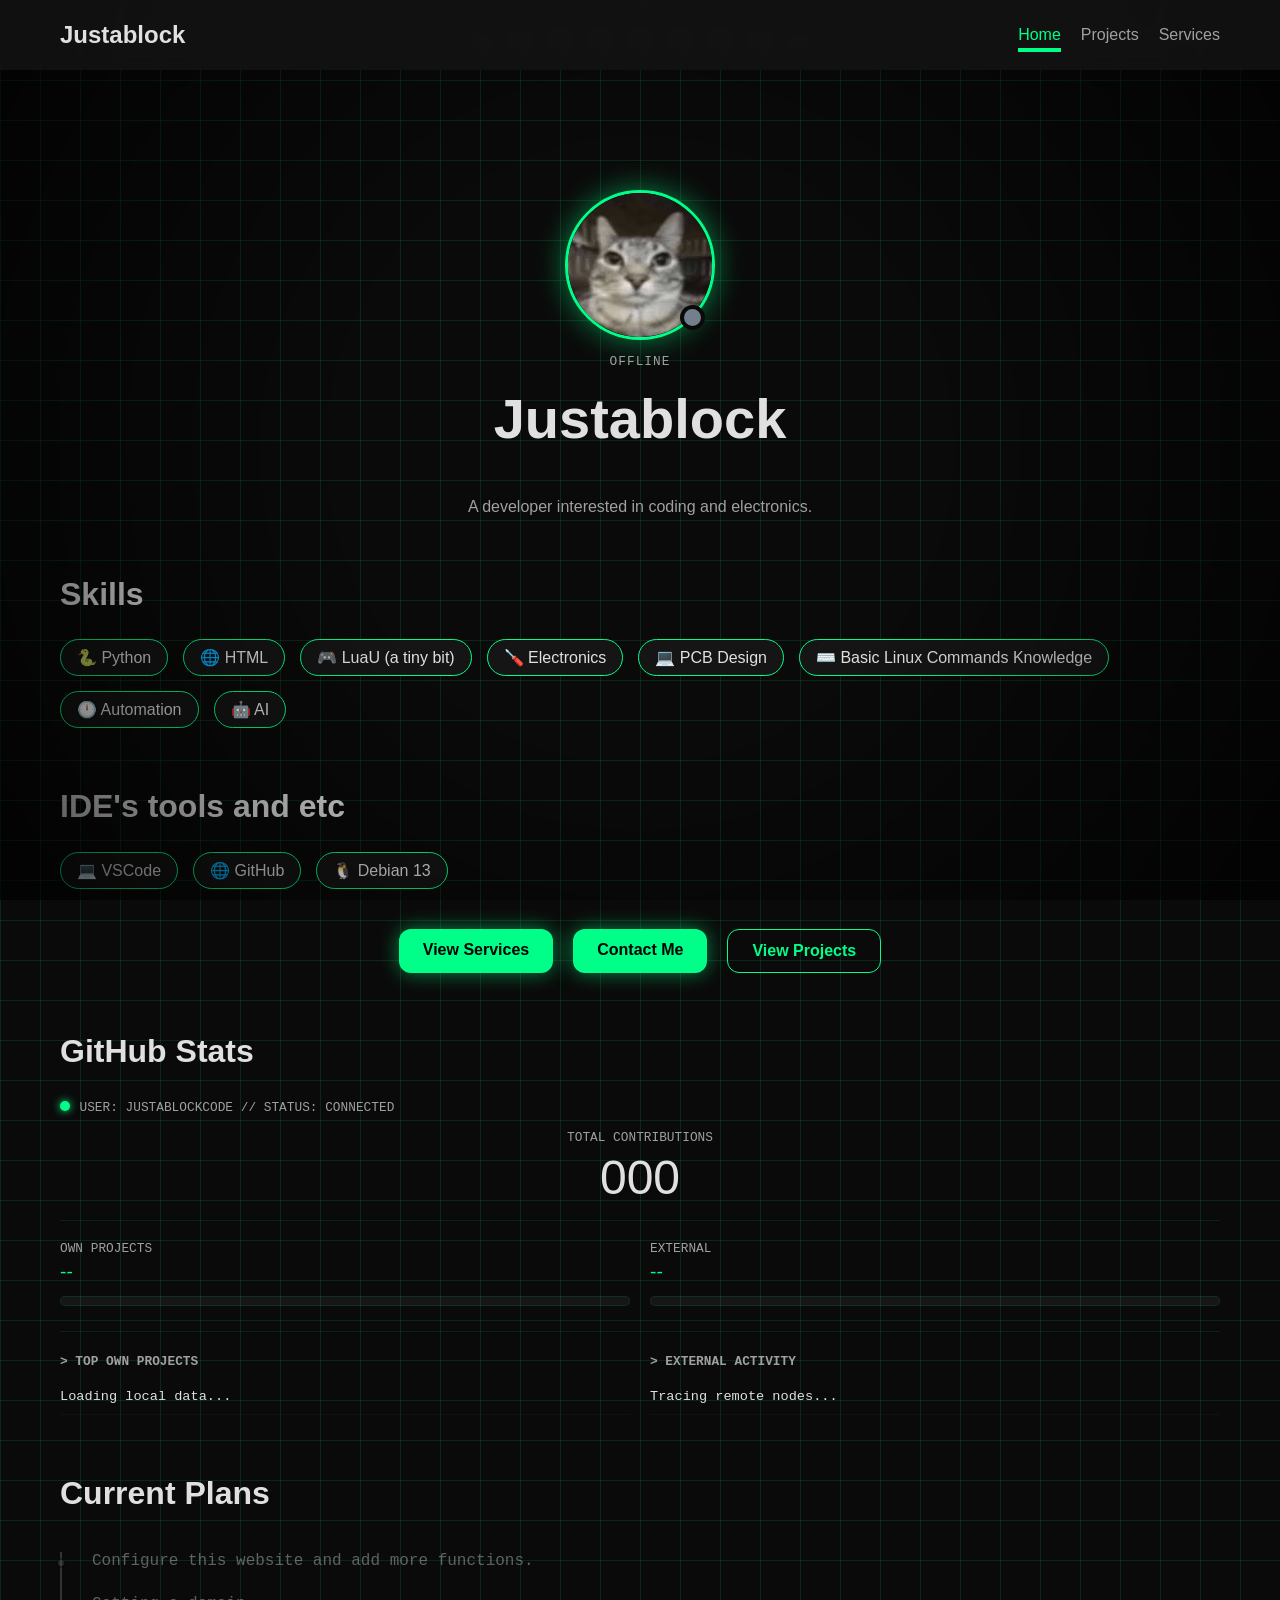
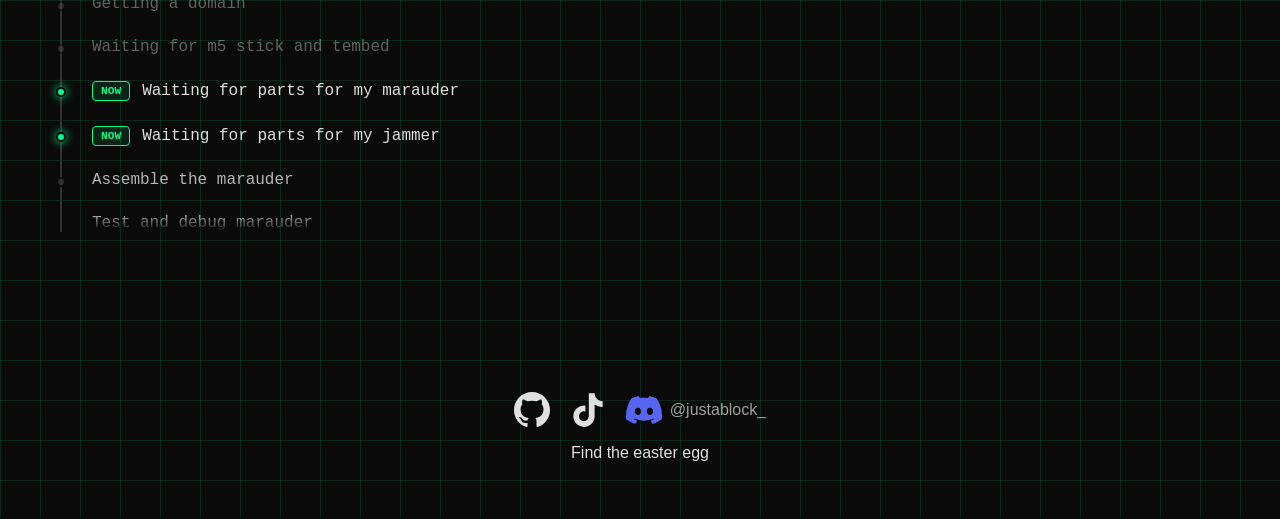
==== index.html @ 2efefc91 "Initial portfolio upload" ====
<!DOCTYPE html>
<html lang="en">
<head>
    <meta charset="UTF-8">
    <meta name="viewport" content="width=device-width, initial-scale=1.0">
    <title>Justablock - Home</title>
    <link rel="stylesheet" href="/css/style.css">
    <link rel="icon" type="image/x-icon" href="/images/favicon.ico">
</head>
<body>
<div id="terminal-container">
    <div class="terminal-header">
        <span>JUSTABLOCK_OS v1.0.4 - Security Console</span>
        <span id="terminal-status">CONNECTED</span>
    </div>
    <div id="terminal-body"></div>
    <div class="terminal-input-area">
        <span>$</span>
        <input type="text" id="terminal-input" autocomplete="off">
    </div>
</div>

<nav class="navbar">
    <div class="nav-container">
        <a href="/" class="nav-logo">Justablock</a>
        <ul class="nav-links">
            <li><a href="/" class="active">Home</a></li>
            <li><a href="/projects/">Projects</a></li>
            <li><a href="/services/">Services</a></li>
        </ul>
    </div>
</nav>

<div id="android-banner-anchor" style="margin-top: 70px;"></div>

<script src="https://keepandroidopen.org/banner.js?id=android-banner-anchor&link=https://keepandroidopen.org"></script>

<main class="container">

    <section class="hero fade-in">
        <div class="avatar-container">
            <img src="/images/icon.png" alt="Avatar" class="avatar" id="discord-avatar" onclick="glitchMe()">
            <div class="status-indicator" id="status-dot"></div>
            <span id="status-text" class="status-text">Offline</span>
        </div>
        <h1>Justablock</h1>
        <p class="subtitle">A developer interested in coding and electronics.</p>

        <div id="lanyard-activity" class="activity-container">
            </div>
    </section>

    <section class="fade-in">
        <h2>Skills</h2>
        <div class="badges">
            <span class="badge">🐍 Python</span>
            <span class="badge">🌐 HTML</span>
            <span class="badge">🎮 LuaU (a tiny bit)</span>
            <span class="badge">🪛 Electronics</span>
            <span class="badge">💻 PCB Design</span>
            <span class="badge">⌨️ Basic Linux Commands Knowledge</span>
            <span class="badge">🕛 Automation</span>
            <span class="badge">🤖 AI</span>
        </div>
    </section>

    <section class="fade-in">
        <h2>IDE's tools and etc</h2>
        <div class="badges">
            <span class="badge">💻 VSCode</span>
            <span class="badge">🌐 GitHub</span>
            <span class="badge">🐧 Debian 13</span>
            
        </div>
    </section>


    <section class="buttons fade-in">
        <a href="/services/" class="btn primary">View Services</a>
        <a href="https://discord.com/users/994265989120278619" class="btn primary">Contact Me</a>
        <a href="/projects/" class="btn secondary">View Projects</a>
    </section>

    <!-- <section class="fade-in">
        <h2>Interests</h2>
        <p>I love tinkering with electronics and making ESP32 projects.</p>
    </section> -->

    <section class="fade-in">
        <h2>GitHub Stats</h2>
        <div class="gh-monitor">
            <div class="gh-header">
                <span class="pulse-dot"></span>
                <span class="label">User: JustablockCode // Status: Connected</span>
            </div>
                
            <div class="stats-grid">
                <div class="stat-card stat-full">
                    <span class="label">Total Contributions</span>
                    <span id="total-contributions" class="value-large">000</span>
                </div>
                    
                <div class="stat-card">
                    <span class="label">Own Projects</span>
                    <span id="own-projects-contrib" class="value">--</span>
                    <div class="bar-container"><div id="own-bar" class="bar"></div></div>
                </div>
                    
                <div class="stat-card">
                    <span class="label">External</span>
                    <span id="ext-projects-contrib" class="value">--</span>
                    <div class="bar-container"><div id="ext-bar" class="bar" style="background: #58a6ff; box-shadow: 0 0 10px rgba(88, 166, 255, 0.5);"></div></div>
                </div>
            </div>

            <div class="project-breakdown">
                <div class="pane">
                    <h3><span class="label">> TOP OWN PROJECTS</span></h3>
                    <ul id="own-list" class="mini-list">
                        <li>Loading local data...</li>
                    </ul>
                </div>
                <div class="pane">
                    <h3><span class="label">> EXTERNAL ACTIVITY</span></h3>
                    <ul id="ext-list" class="mini-list">
                        <li>Tracing remote nodes...</li>
                    </ul>
                </div>
            </div>
            <div class="scanline"></div>
        </section>
    <section class="plans-container fade-in">
        <h2>Current Plans</h2>
        <div class="roadmap">
            </div>
    </section>
</main>

<footer id="footer">
    <div class="social-icons">
        <a href="https://github.com/JustablockCode" title="GitHub"><img src="/images/icons/github.svg" alt="GitHub"></a>
        <a href="https://www.tiktok.com/@justablock5" title="TikTok"><img src="/images/icons/tiktok.svg" alt="TikTok"></a>
        <a href="https://discord.com/users/994265989120278619" title="Discord"><img src="/images/icons/discord.svg" alt="Discord"><span>@justablock_</span></a>
    </div>
    <p>Find the easter egg</p>
</footer>

<script src="/js/script.js"></script>
<!-- <script src="/js/weather.js"></script> -->
<script src="/js/lanyard.js"></script>
<script src="/js/puzzle.js"></script>
</body>
</html>
---- css/style.css ----
:root {
    --bg-primary: #0a0a0a;
    --bg-secondary: #151515;
    --text-primary: #e0e0e0;
    --text-secondary: #a0a0a0;
    --accent: #00ff88;
    --glow: rgba(0, 255, 136, 0.5);
}

* {
    box-sizing: border-box;
}

body {
    margin: 0;
    font-family: -apple-system, BlinkMacSystemFont, 'Segoe UI', Roboto, Ubuntu, sans-serif;
    color: var(--text-primary);
    scroll-behavior: smooth;
    background-color: var(--bg-primary); 
    background-image: 
        linear-gradient(rgba(0, 255, 136, 0.12) 1px, transparent 1px),
        linear-gradient(90deg, rgba(0, 255, 136, 0.12) 1px, transparent 1px);
    background-size: 40px 40px; 
    position: relative;
    overflow-x: hidden;
}

body::before {
    content: "";
    position: fixed;
    top: 0;
    left: -100%;
    width: 50%;
    height: 100%;
    background: linear-gradient(
        to right,
        transparent,
        rgba(0, 255, 136, 0.05),
        transparent
    );
    transform: skewX(-25deg);
    z-index: -1;
    animation: grid-pulse 8s infinite linear;
    pointer-events: none;
}

@keyframes grid-pulse {
    0% { left: -100%; }
    100% { left: 200%; }
}

body::after {
    content: "";
    position: fixed;
    top: 0;
    left: 0;
    width: 100%;
    height: 100%;
    background: radial-gradient(circle, transparent 40%, rgba(0,0,0,0.7) 100%);
    pointer-events: none;
    z-index: 999; 
}

.navbar {
    position: fixed;
    top: 0;
    width: 100%;
    height: 70px;
    background: rgba(21, 21, 21, 0.8);
    backdrop-filter: blur(10px);
    z-index: 1000;
}

.nav-container {
    max-width: 1200px;
    margin: auto;
    padding: 0 20px;
    height: 100%;
    display: flex;
    justify-content: space-between;
    align-items: center;
}

.nav-logo {
    color: var(--text-primary);
    text-decoration: none;
    font-weight: 700;
    font-size: 1.5rem;
    cursor: pointer;
    display: inline-block;
}

.nav-logo:hover,
.nav-logo:focus {
    color: var(--accent);
    outline: none;
}

.nav-links {
    list-style: none;
    display: flex;
    gap: 20px;
}

.nav-links a {
    color: var(--text-secondary);
    text-decoration: none;
    padding-bottom: 5px;
}

.nav-links a.active {
    color: var(--accent);
    box-shadow: 0 4px 0 var(--accent);
}

.container {
    max-width: 1200px;
    margin: auto;
    padding: 120px 20px 80px;
}

.hero {
    text-align: center;
}

.avatar {
    width: 150px;
    border-radius: 50%;
    box-shadow: 0 0 30px var(--glow);
    border: 3px solid var(--accent);
}

.status-text {
    display: block;
    margin-top: 10px;
    font-family: monospace;
    font-size: 0.8rem;
    color: var(--text-secondary);
    text-transform: uppercase;
    letter-spacing: 1px;
    transition: color 0.3s ease;
}

.status-online + .status-text {
    color: var(--accent);
    text-shadow: 0 0 5px var(--glow);
}

.avatar-container {
    position: relative;
    width: 150px;
    height: 150px;
    margin: 0 auto 20px;
}

.status-indicator {
    position: absolute;
    bottom: 10px;
    right: 10px;
    width: 25px;
    height: 25px;
    border-radius: 50%;
    border: 4px solid var(--bg-primary);
    background: #747f8d; 
}

.status-online { background: #3ba55d; box-shadow: 0 0 15px #3ba55d; }
.status-idle { background: #faa81a; box-shadow: 0 0 15px #faa81a; }
.status-dnd { background: #ed4245; box-shadow: 0 0 15px #ed4245; }

.activity-container {
    margin-top: 25px;
    display: none;
    flex-direction: column;
    gap: 12px;
    align-items: center;
    width: 100%;
}

.activity-item {
    background: rgba(255, 255, 255, 0.03);
    border: 1px solid rgba(0, 255, 136, 0.2);
    border-radius: 12px;
    padding: 12px 18px;
    display: flex;
    align-items: center;
    gap: 15px;
    text-align: left;
    width: 100%;
    max-width: 380px;
    backdrop-filter: blur(5px);
    transition: 0.3s ease;
}

.activity-item:hover {
    border-color: var(--accent);
    box-shadow: 0 0 15px var(--glow);
}

.activity-icon {
    width: 50px;
    height: 50px;
    border-radius: 8px;
    object-fit: cover;
}

.spotify-art {
    border-radius: 50%;
    animation: spin 12s linear infinite;
}

.activity-text h4 {
    margin: 0;
    font-size: 0.85rem;
    color: var(--accent);
    text-transform: uppercase;
    letter-spacing: 0.5px;
}

.activity-text p {
    margin: 2px 0;
    font-size: 0.9rem;
    color: var(--text-primary);
    font-weight: 500;
}

.activity-text small {
    font-size: 0.75rem;
    color: var(--text-secondary);
}

@keyframes spin {
    from { transform: rotate(0deg); }
    to { transform: rotate(360deg); }
}

h1 {
    font-size: 3.5rem;
}

h2 {
    font-size: 2rem;
    margin-top: 60px;
}

.subtitle {
    color: var(--text-secondary);
}

.badges {
    display: flex;
    flex-wrap: wrap;
    gap: 15px;
}

.badge {
    padding: 8px 16px;
    border-radius: 999px;
    border: 1px solid var(--accent);
    background: var(--bg-secondary);
    transition: 0.3s;
}

.badge:hover {
    box-shadow: 0 0 15px var(--glow);
}

.buttons {
    margin-top: 40px;
    display: flex;
    gap: 20px;
    justify-content: center;
}

.btn {
    padding: 12px 24px;
    border-radius: 12px;
    text-decoration: none;
    font-weight: bold;
}

.btn.primary {
    background: var(--accent);
    color: black;
    box-shadow: 0 0 20px var(--glow);
}

.btn.secondary {
    border: 1px solid var(--accent);
    color: var(--accent);
}

.projects-grid {
    display: grid;
    grid-template-columns: repeat(auto-fit, minmax(300px, 1fr));
    gap: 30px;
}

.project-card {
    background: var(--bg-secondary);
    padding: 20px;
    border-radius: 12px;
    text-decoration: none;
    color: var(--text-primary);
    transition: 0.3s;
    display: flex;
    flex-direction: column;
    justify-content: flex-start;
}

.project-card .btn {
    margin-top: auto; 
    align-self: center; 
    width: fit-content; 
}

.project-card:hover {
    transform: translateY(-8px);
    box-shadow: 0 0 30px var(--glow);
}

.project-card img {
    width: 100%;
    border-radius: 8px;
}

.project-image {
    width: 100%;
    max-width: 800px;
    border-radius: 12px;
    box-shadow: 0 0 20px #000;
}

footer {
    text-align: center;
    padding: 40px;
}

.social-icons {
    display: flex;
    gap: 20px;
    justify-content: center;
}

.social-icons a,
.social-icons span {
    color: var(--text-secondary);
    text-decoration: none;
}

.social-icons img {
    width: 36px;
    height: 36px;
    display: inline-block;
    vertical-align: middle;
}

.social-icons a {
    display: inline-flex;
    align-items: center;
    gap: 8px;
}

.fade-in {
    opacity: 0;
    transform: translateY(30px);
}

.roadmap {
    display: flex;
    flex-direction: column;
    gap: 25px;
    padding-left: 30px;
    position: relative;
    border-left: 2px solid #333; 
    margin: 40px 0;
}

.step {
    position: relative;
    display: flex;
    align-items: flex-start;
    transition: opacity 0.3s ease;
}

.step.completed {
    opacity: 0.4; 
}

.step.pending {
    opacity: 0.8;
}

.step:last-child {
    mask-image: linear-gradient(to bottom, black 0%, transparent 100%);
    -webkit-mask-image: linear-gradient(to bottom, black 0%, transparent 100%);
}

.node {
    position: absolute;
    left: -36px; 
    top: 6px;
    width: 10px;
    height: 10px;
    background-color: #333;
    border: 2px solid var(--bg-primary);
    border-radius: 50%;
    z-index: 2;
}

.step.active .node {
    background-color: var(--accent); 
    box-shadow: 0 0 10px var(--accent);
    animation: node-breath 2s infinite ease-in-out;
}

@keyframes node-breath {
    0%, 100% { 
        transform: scale(1); 
        box-shadow: 0 0 10px var(--accent); 
    }
    50% { 
        transform: scale(1.3); 
        box-shadow: 0 0 25px var(--accent); 
    }
}

.step.completed .node {
    background-color: #555;
}

.content {
    display: flex;
    align-items: center;
    gap: 12px;
    flex-wrap: wrap;
}

.status-tag {
    font-family: monospace;
    font-size: 0.7rem;
    background: rgba(0, 255, 136, 0.1);
    color: var(--accent);
    padding: 3px 8px;
    border-radius: 4px;
    border: 1px solid var(--accent);
    text-transform: uppercase;
    font-weight: bold;
}

.step p {
    margin: 0;
    font-family: 'Courier New', Courier, monospace;
}

.server-status {
    margin-top: 40px;
    background: var(--bg-secondary);
    padding: 20px;
    border-radius: 12px;
    border: 1px solid #333;
}

.stats-grid {
    display: grid;
    grid-template-columns: 1fr 1fr;
    gap: 20px;
    margin-top: 15px;
}

.stat-full {
    grid-column: span 2; 
    text-align: center;
    border-bottom: 1px solid rgba(0, 255, 136, 0.1);
    padding-bottom: 15px;
}

.stat-card {
    display: flex;
    flex-direction: column;
    gap: 5px;
}

.label {
    font-size: 0.8rem;
    color: var(--text-secondary);
    text-transform: uppercase;
    font-family: monospace;
}

.bar-container {
    width: 100%;
    height: 10px;
    background: rgba(255, 255, 255, 0.05); 
    border-radius: 5px;
    margin-top: 8px;
    border: 1px solid rgba(0, 255, 136, 0.1);
}

.bar {
    height: 100%;
    width: 0%;
    background: var(--accent);
    box-shadow: 0 0 10px var(--glow);
    transition: width 1.5s ease-out;
}

.value-large {
    font-size: 3rem;
    display: block;
}

.value {
    font-size: 1.2rem;
    color: var(--accent);
}

.service-list {
    list-style: none;
    padding: 0;
    text-align: left;
    margin: 20px 0;
    color: var(--text-secondary);
}

.service-list li::before {
    content: "⚡";
    margin-right: 10px;
    color: var(--accent);
}

.pulse-dot {
    height: 10px;
    width: 10px;
    background-color: var(--accent);
    border-radius: 50%;
    display: inline-block;
    margin-right: 5px;
    box-shadow: 0 0 8px var(--accent);
    animation: pulse-red 2s infinite;
}

.project-breakdown {
    display: grid;
    grid-template-columns: 1fr 1fr;
    gap: 20px;
    margin-top: 25px;
    border-top: 1px solid rgba(0, 255, 136, 0.1);
    padding-top: 20px;
}

.pane h3 {
    margin: 0 0 10px 0;
    font-size: 0.9rem;
}

.mini-list {
    list-style: none;
    padding: 0;
    margin: 0;
    font-family: 'Courier New', monospace;
    font-size: 0.85rem;
}

.mini-list li:hover {
    background: rgba(0, 255, 136, 0.05);
    border-left-color: var(--accent);
    color: var(--accent);
}

.repo-name {
    color: var(--text-primary);
    font-size: 0.8rem;
    max-width: 180px; 
    white-space: nowrap;
    overflow: hidden;
    text-overflow: ellipsis; 
    display: inline-block;
}

.mini-list li {
    display: flex;
    justify-content: space-between;
    align-items: center;
    padding: 10px 0;
    border-bottom: 1px solid rgba(0, 255, 136, 0.05);
}

.repo-count {
    color: var(--accent);
    font-family: monospace;
    font-weight: bold;
    min-width: 60px;
    text-align: right;
}

@media (max-width: 768px) {
    .project-breakdown { grid-template-columns: 1fr; }
}

@keyframes pulse-red {
    0% { transform: scale(0.95); box-shadow: 0 0 0 0 rgba(0, 255, 136, 0.7); }
    70% { transform: scale(1); box-shadow: 0 0 0 10px rgba(0, 255, 136, 0); }
    100% { transform: scale(0.95); box-shadow: 0 0 0 0 rgba(0, 255, 136, 0); }
}

.terminal-header {
    background: #161b22;
    padding: 5px 15px;
    display: flex;
    justify-content: space-between;
    font-size: 0.8rem;
    border-bottom: 1px solid #30363d;
}

#terminal-container {
    position: fixed;
    bottom: 0;
    left: 0;
    width: 100%;
    height: 350px; 
    background: rgba(13, 17, 23, 0.98);
    border-top: 1px solid #30363d;
    display: none;
    flex-direction: column;
    z-index: 99999;
    box-sizing: border-box;
}

#terminal-body {
    flex: 1; 
    overflow-y: auto; 
    padding: 15px;
    font-family: 'Courier New', Courier, monospace;
    font-size: 14px;
    line-height: 1.4;
}

.terminal-input-area {
    display: flex;
    padding: 10px 15px;
    background: #0d1117;
    border-top: 1px solid #30363d;
}

#terminal-input {
    flex: 1;
    background: transparent;
    border: none;
    color: white;
    outline: none;
    padding-left: 10px;
}

#terminal-input {
    background: transparent;
    border: none;
    color: white;
    outline: none;
    flex: 1;
    font-family: inherit;
}

.glitch-text { color: #f85149; text-shadow: 1px 1px #ff0000; }
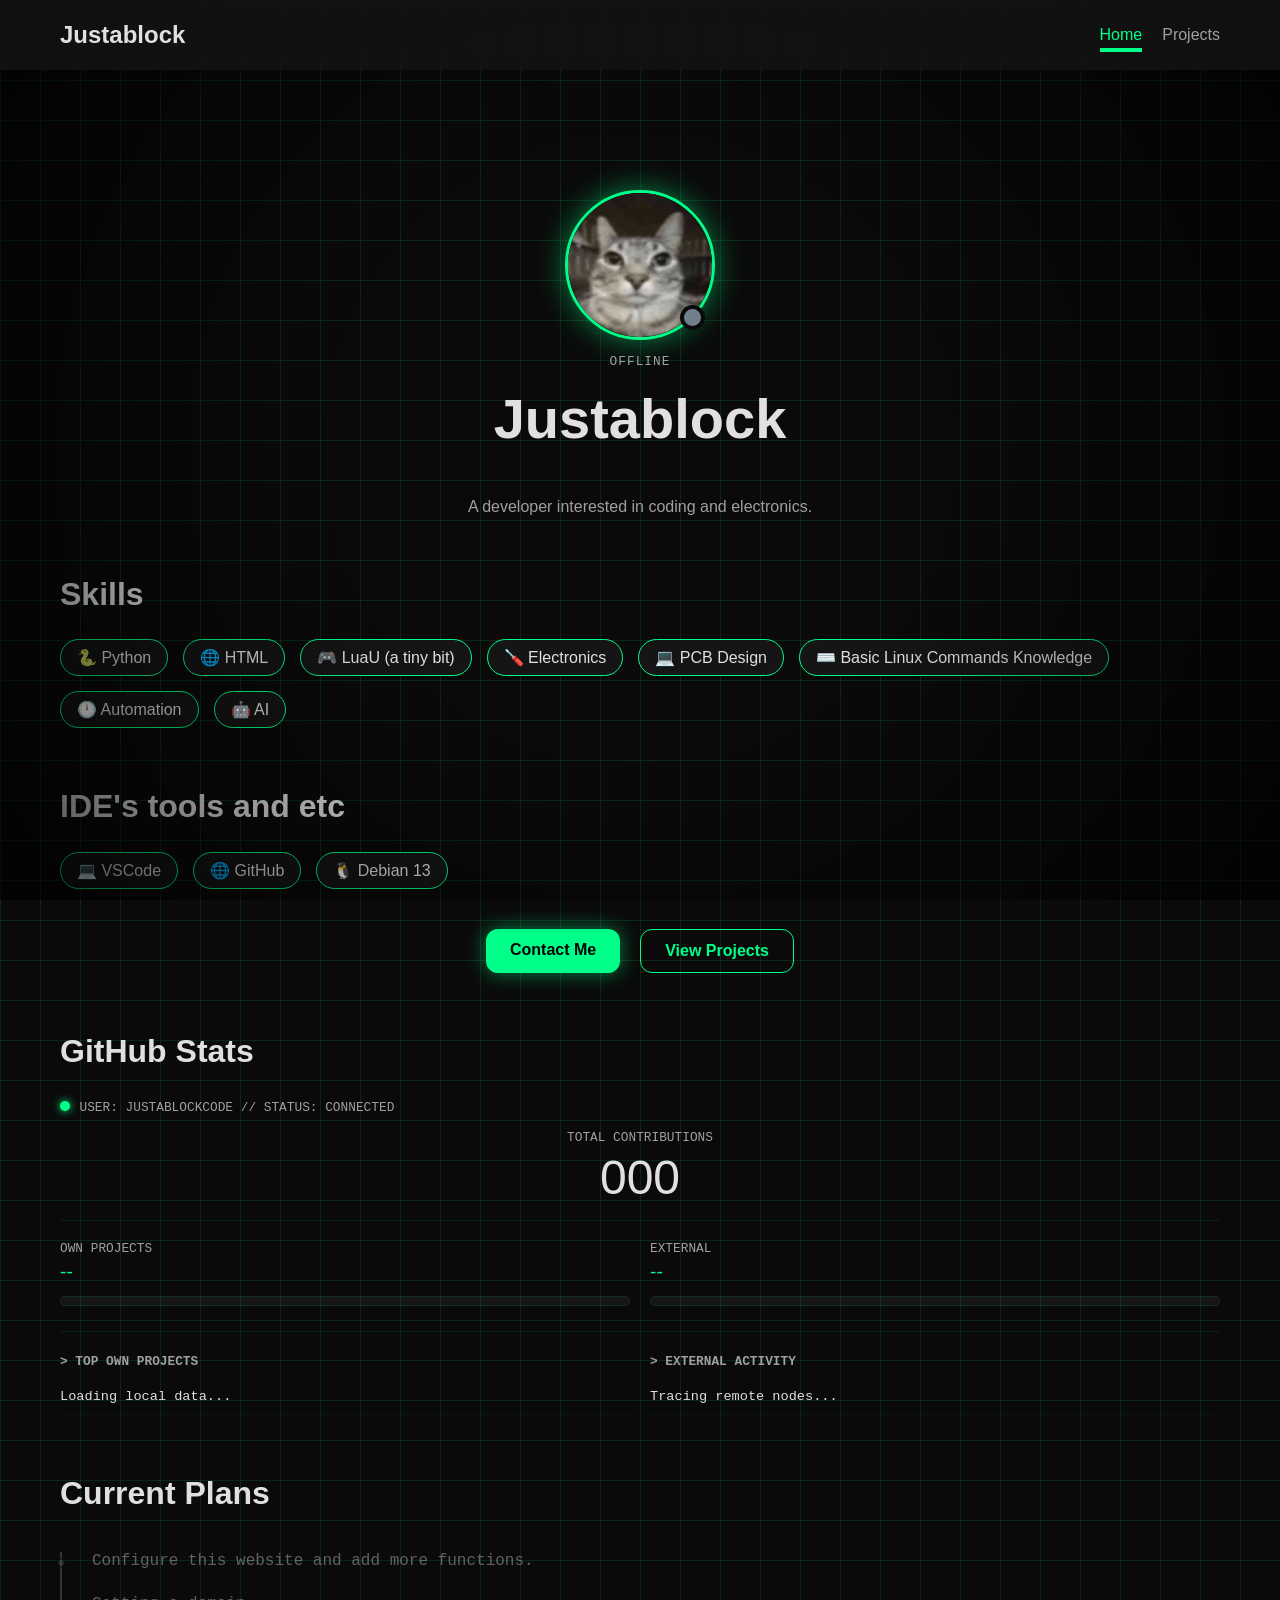
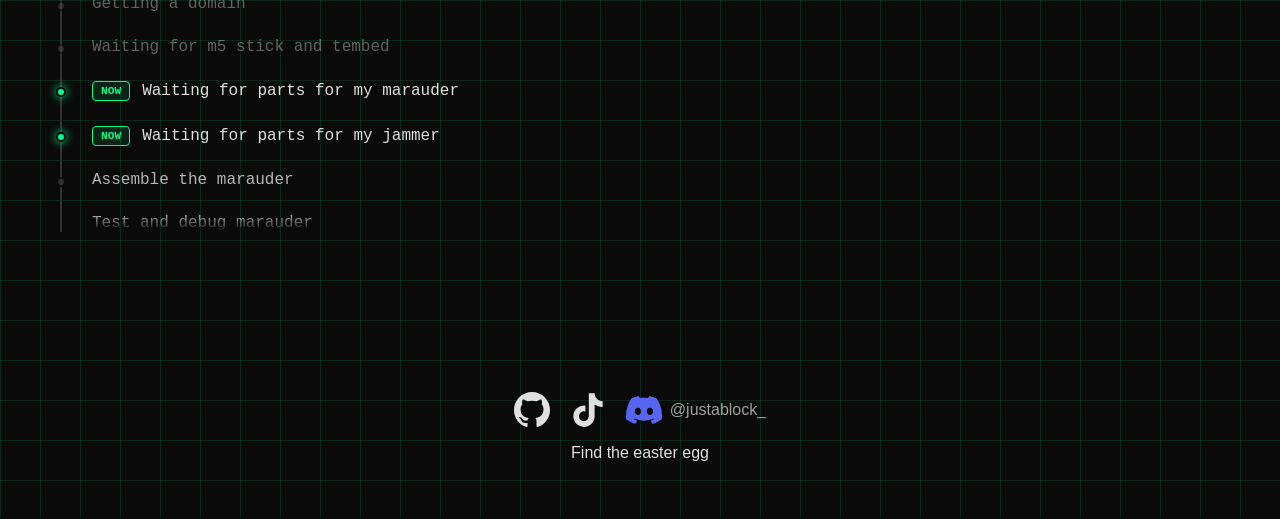
==== commit 9dd15059: "Remove services link from index.html Removed link to services page from navigation and buttons." ====
--- a/index.html
+++ b/index.html
@@ -4,8 +4,8 @@
     <meta charset="UTF-8">
     <meta name="viewport" content="width=device-width, initial-scale=1.0">
     <title>Justablock - Home</title>
-    <link rel="stylesheet" href="/css/style.css">
-    <link rel="icon" type="image/x-icon" href="/images/favicon.ico">
+    <link rel="stylesheet" href="css/style.css">
+    <link rel="icon" type="image/x-icon" href="images/favicon.ico">
 </head>
 <body>
 <div id="terminal-container">
@@ -22,11 +22,10 @@
 
 <nav class="navbar">
     <div class="nav-container">
-        <a href="/" class="nav-logo">Justablock</a>
+        <a href="index.html" class="nav-logo">Justablock</a>
         <ul class="nav-links">
-            <li><a href="/" class="active">Home</a></li>
-            <li><a href="/projects/">Projects</a></li>
-            <li><a href="/services/">Services</a></li>
+            <li><a href="index.html" class="active">Home</a></li>
+            <li><a href="projects/index.html">Projects</a></li>
         </ul>
     </div>
 </nav>
@@ -39,7 +38,7 @@
 
     <section class="hero fade-in">
         <div class="avatar-container">
-            <img src="/images/icon.png" alt="Avatar" class="avatar" id="discord-avatar" onclick="glitchMe()">
+            <img src="images/icon.png" alt="Avatar" class="avatar" id="discord-avatar" onclick="glitchMe()">
             <div class="status-indicator" id="status-dot"></div>
             <span id="status-text" class="status-text">Offline</span>
         </div>
@@ -70,21 +69,14 @@
             <span class="badge">💻 VSCode</span>
             <span class="badge">🌐 GitHub</span>
             <span class="badge">🐧 Debian 13</span>
-            
         </div>
     </section>
 
 
     <section class="buttons fade-in">
-        <a href="/services/" class="btn primary">View Services</a>
         <a href="https://discord.com/users/994265989120278619" class="btn primary">Contact Me</a>
-        <a href="/projects/" class="btn secondary">View Projects</a>
+        <a href="projects/index.html" class="btn secondary">View Projects</a>
     </section>
-
-    <!-- <section class="fade-in">
-        <h2>Interests</h2>
-        <p>I love tinkering with electronics and making ESP32 projects.</p>
-    </section> -->
 
     <section class="fade-in">
         <h2>GitHub Stats</h2>
@@ -128,7 +120,8 @@
                 </div>
             </div>
             <div class="scanline"></div>
-        </section>
+        </div>
+    </section>
     <section class="plans-container fade-in">
         <h2>Current Plans</h2>
         <div class="roadmap">
@@ -138,16 +131,15 @@
 
 <footer id="footer">
     <div class="social-icons">
-        <a href="https://github.com/JustablockCode" title="GitHub"><img src="/images/icons/github.svg" alt="GitHub"></a>
-        <a href="https://www.tiktok.com/@justablock5" title="TikTok"><img src="/images/icons/tiktok.svg" alt="TikTok"></a>
-        <a href="https://discord.com/users/994265989120278619" title="Discord"><img src="/images/icons/discord.svg" alt="Discord"><span>@justablock_</span></a>
+        <a href="https://github.com/JustablockCode" title="GitHub"><img src="images/icons/github.svg" alt="GitHub"></a>
+        <a href="https://www.tiktok.com/@justablock5" title="TikTok"><img src="images/icons/tiktok.svg" alt="TikTok"></a>
+        <a href="https://discord.com/users/994265989120278619" title="Discord"><img src="images/icons/discord.svg" alt="Discord"><span>@justablock_</span></a>
     </div>
     <p>Find the easter egg</p>
 </footer>
 
-<script src="/js/script.js"></script>
-<!-- <script src="/js/weather.js"></script> -->
-<script src="/js/lanyard.js"></script>
-<script src="/js/puzzle.js"></script>
+<script src="js/script.js"></script>
+<script src="js/lanyard.js"></script>
+<script src="js/puzzle.js"></script>
 </body>
-</html>+</html>
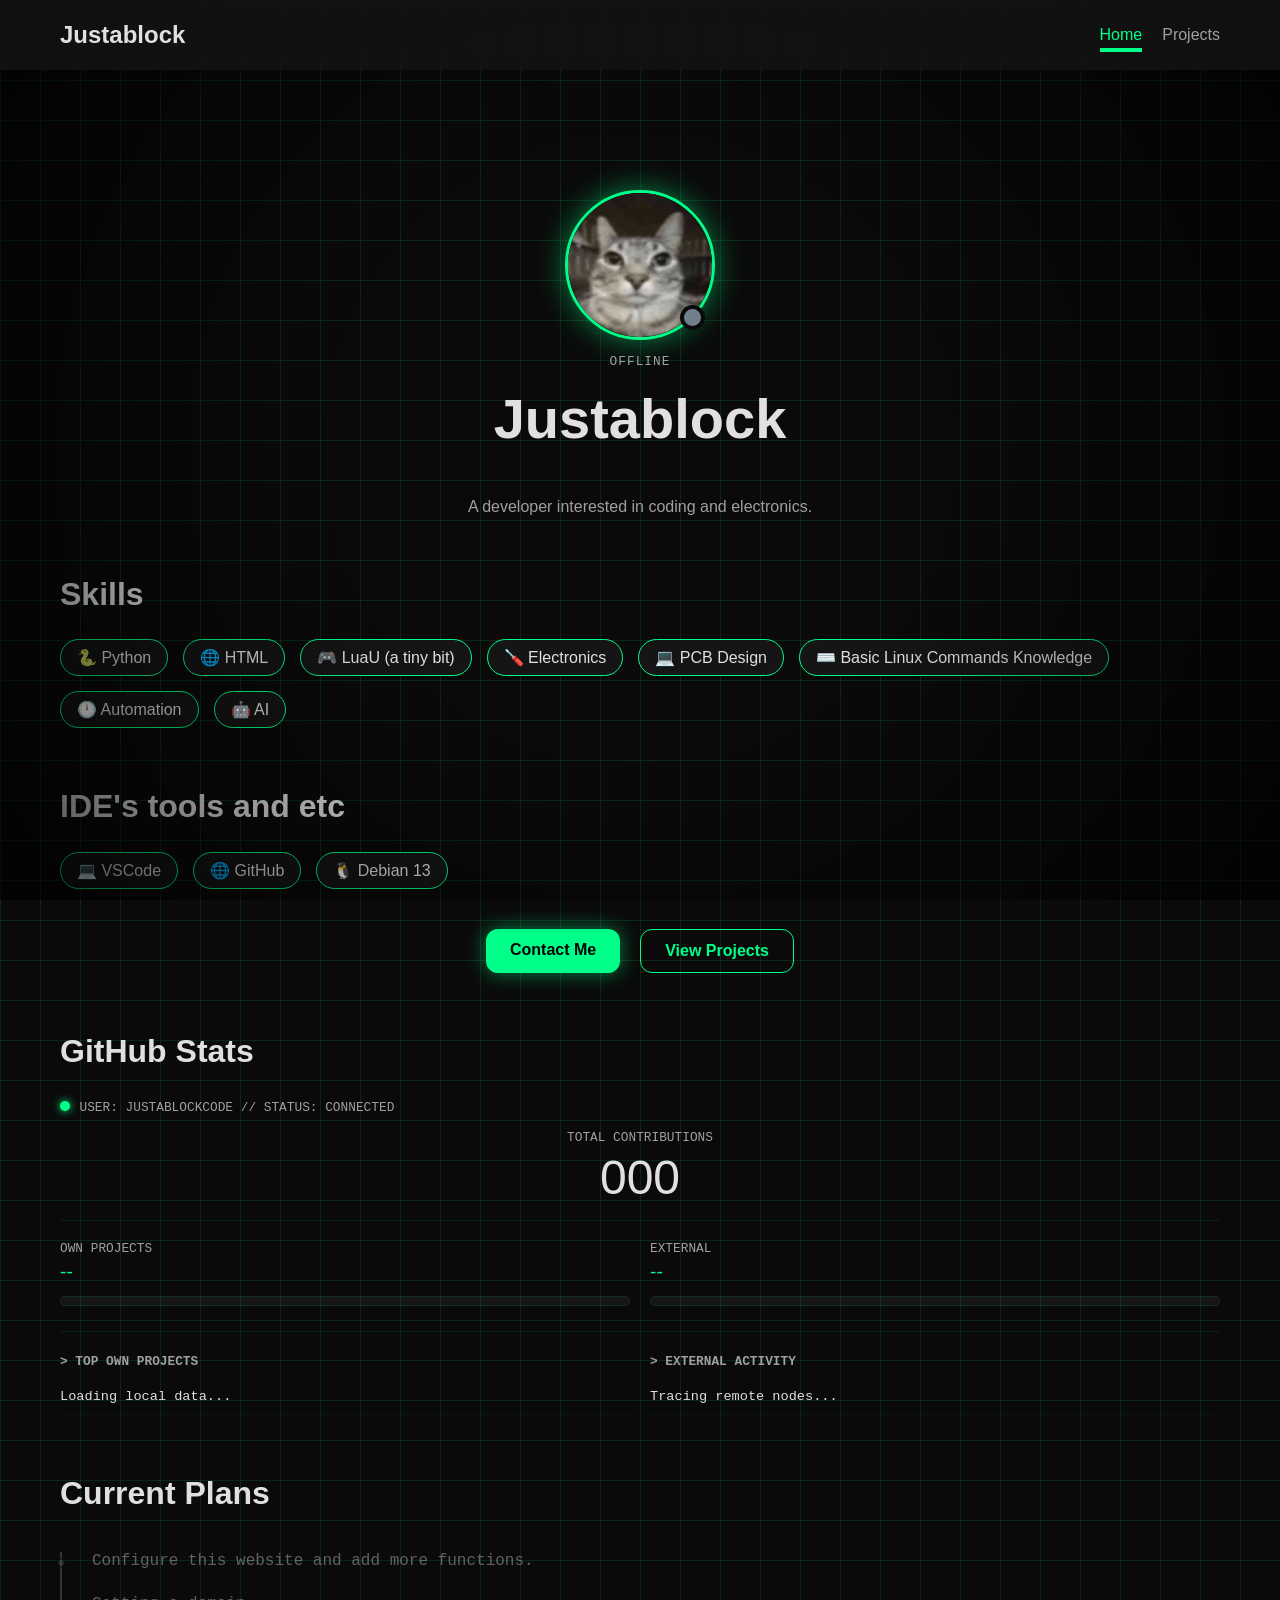
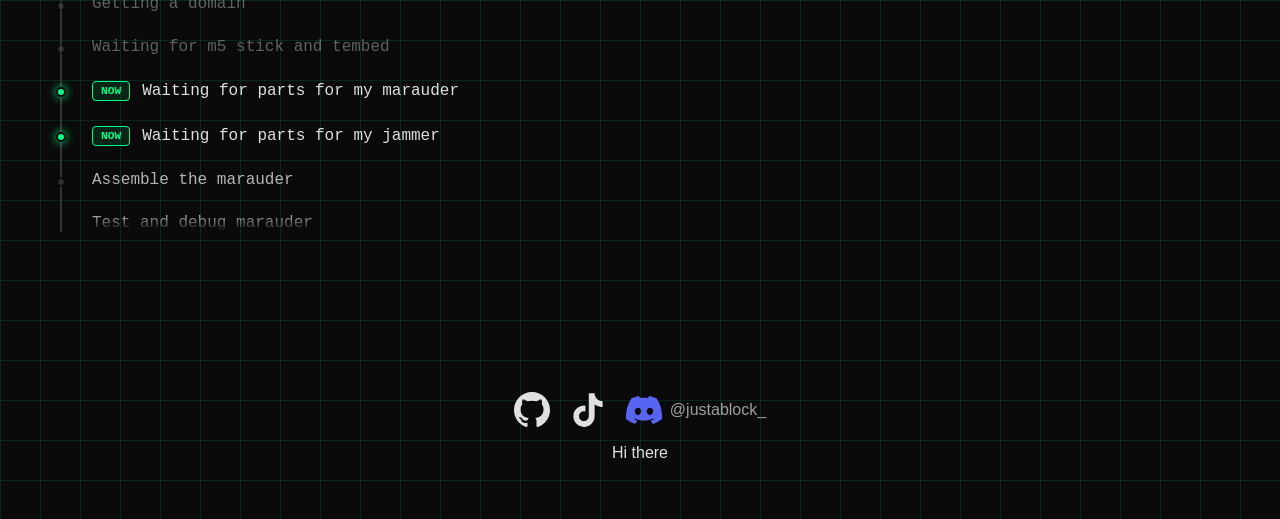
==== commit 55fb0ab6: "Update index.html" ====
--- a/index.html
+++ b/index.html
@@ -135,7 +135,7 @@
         <a href="https://www.tiktok.com/@justablock5" title="TikTok"><img src="images/icons/tiktok.svg" alt="TikTok"></a>
         <a href="https://discord.com/users/994265989120278619" title="Discord"><img src="images/icons/discord.svg" alt="Discord"><span>@justablock_</span></a>
     </div>
-    <p>Find the easter egg</p>
+    <p>Hi there</p>
 </footer>
 
 <script src="js/script.js"></script>
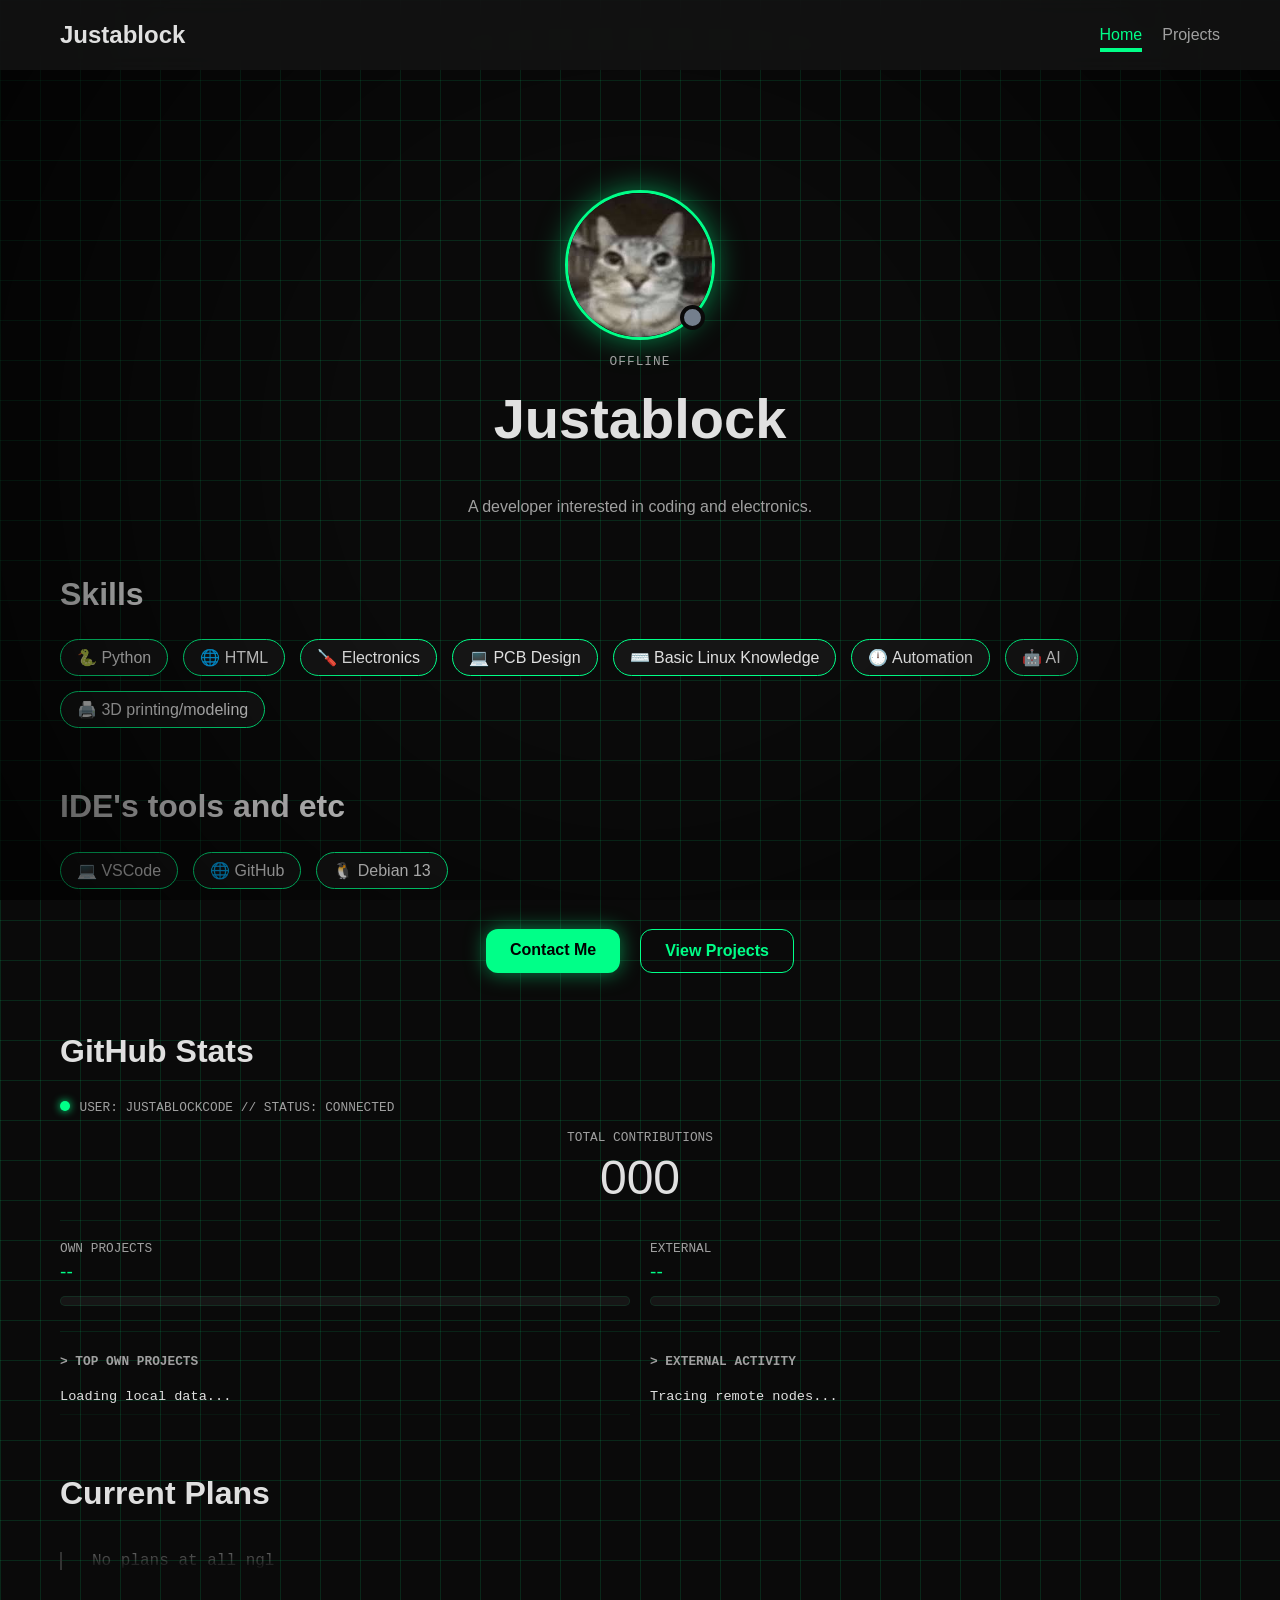
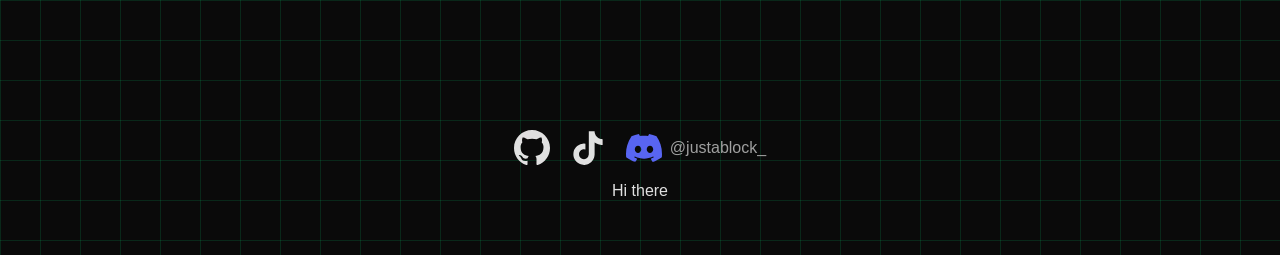
==== commit 3427a854: "Refactor index.html by removing terminal and updating skills Removed terminal container and associat" ====
--- a/index.html
+++ b/index.html
@@ -8,17 +8,6 @@
     <link rel="icon" type="image/x-icon" href="images/favicon.ico">
 </head>
 <body>
-<div id="terminal-container">
-    <div class="terminal-header">
-        <span>JUSTABLOCK_OS v1.0.4 - Security Console</span>
-        <span id="terminal-status">CONNECTED</span>
-    </div>
-    <div id="terminal-body"></div>
-    <div class="terminal-input-area">
-        <span>$</span>
-        <input type="text" id="terminal-input" autocomplete="off">
-    </div>
-</div>
 
 <nav class="navbar">
     <div class="nav-container">
@@ -54,12 +43,12 @@
         <div class="badges">
             <span class="badge">🐍 Python</span>
             <span class="badge">🌐 HTML</span>
-            <span class="badge">🎮 LuaU (a tiny bit)</span>
             <span class="badge">🪛 Electronics</span>
             <span class="badge">💻 PCB Design</span>
-            <span class="badge">⌨️ Basic Linux Commands Knowledge</span>
+            <span class="badge">⌨️ Basic Linux Knowledge</span>
             <span class="badge">🕛 Automation</span>
             <span class="badge">🤖 AI</span>
+            <span class="badge">🖨️ 3D printing/modeling</span>
         </div>
     </section>
 
@@ -140,6 +129,5 @@
 
 <script src="js/script.js"></script>
 <script src="js/lanyard.js"></script>
-<script src="js/puzzle.js"></script>
 </body>
 </html>
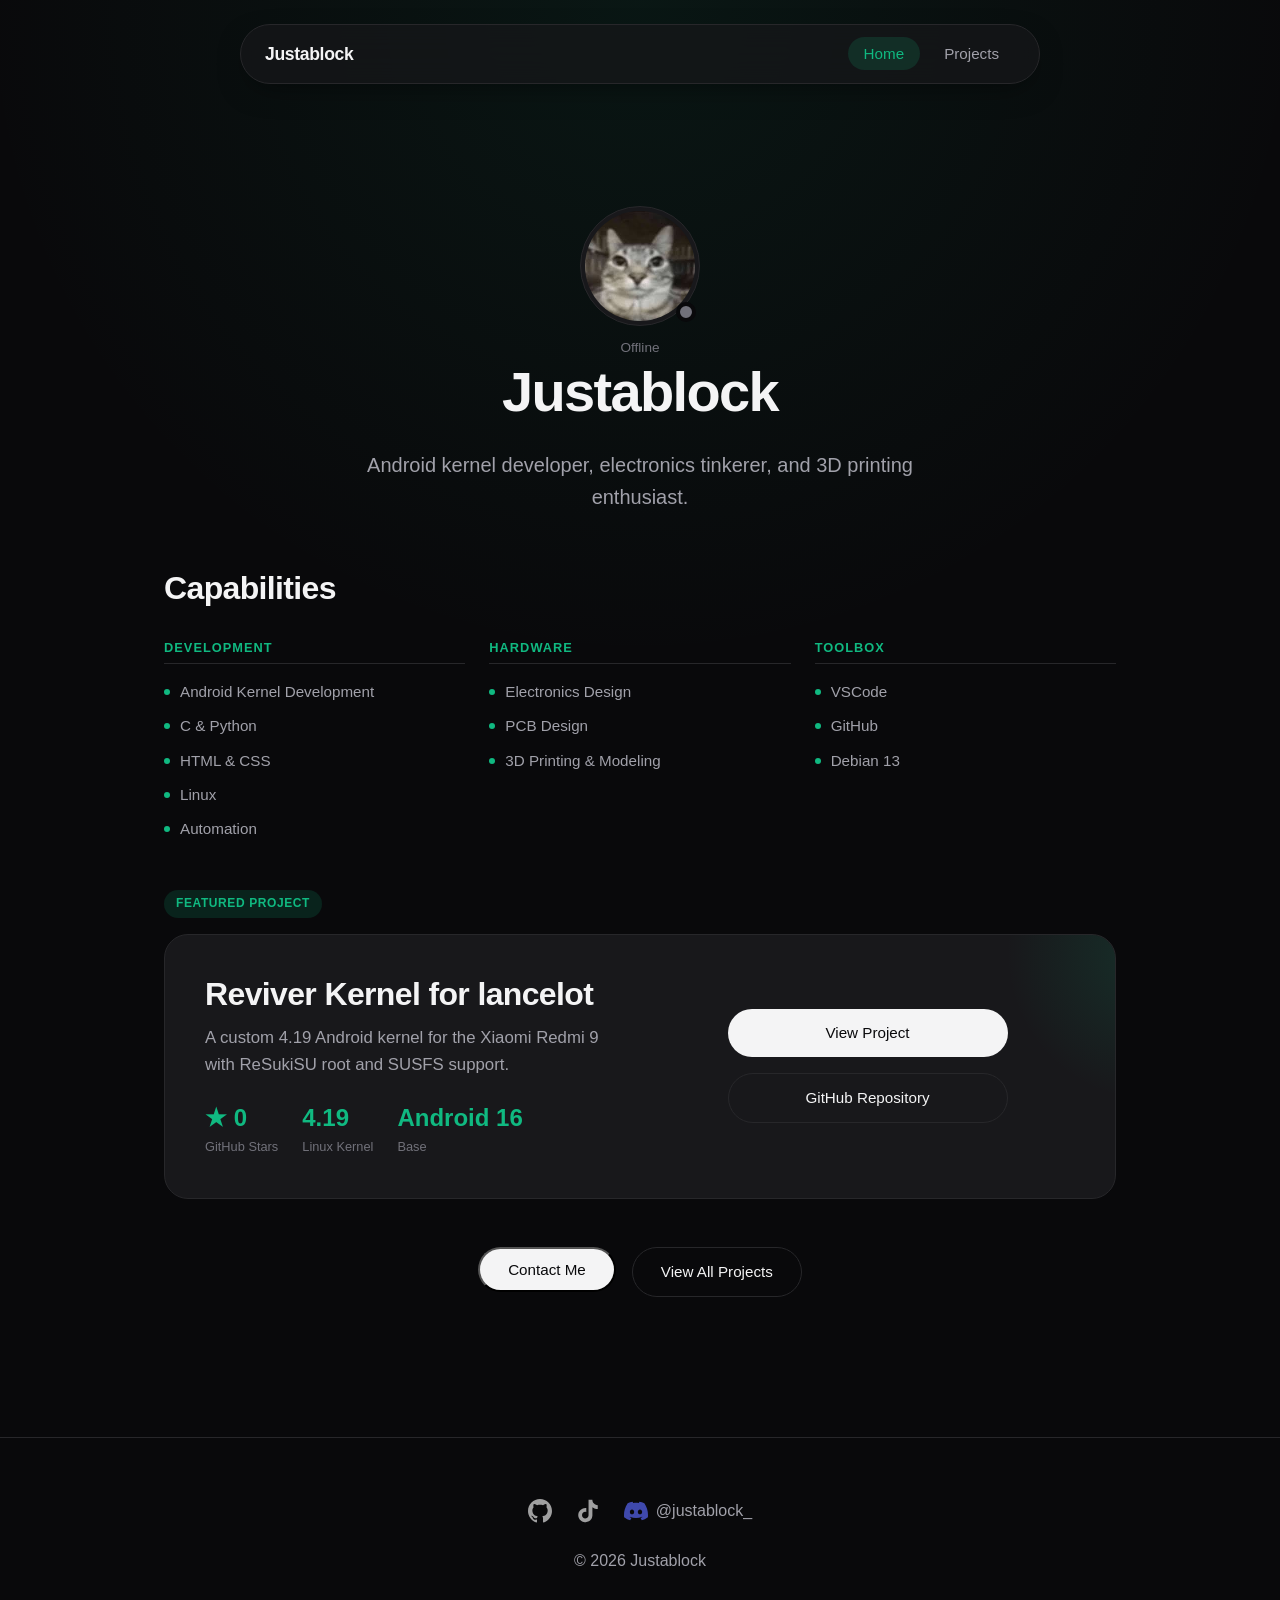
==== commit e3b14dda: "Portfolio site: clean revamp with capabilities grid, live GitHub stars, contact dropdown Co-authored" ====
--- a/index.html
+++ b/index.html
@@ -4,6 +4,9 @@
     <meta charset="UTF-8">
     <meta name="viewport" content="width=device-width, initial-scale=1.0">
     <title>Justablock - Home</title>
+    <meta name="description" content="Justablock — a developer who builds custom Android kernels, electronics, and 3D printing tools.">
+    <meta name="keywords" content="Android kernel, custom kernel, Redmi 9, lancelot, ReSukiSU, SUSFS, electronics, PCB design, 3D printing">
+    <meta name="author" content="Justablock">
     <link rel="stylesheet" href="css/style.css">
     <link rel="icon" type="image/x-icon" href="images/favicon.ico">
 </head>
@@ -11,15 +14,15 @@
 
 <nav class="navbar">
     <div class="nav-container">
-        <a href="index.html" class="nav-logo">Justablock</a>
+        <a href="./" class="nav-logo">Justablock</a>
         <ul class="nav-links">
-            <li><a href="index.html" class="active">Home</a></li>
-            <li><a href="projects/index.html">Projects</a></li>
+            <li><a href="./" class="active">Home</a></li>
+            <li><a href="projects/">Projects</a></li>
         </ul>
     </div>
 </nav>
 
-<div id="android-banner-anchor" style="margin-top: 70px;"></div>
+<div id="android-banner-anchor" style="margin-top: 96px;"></div>
 
 <script src="https://keepandroidopen.org/banner.js?id=android-banner-anchor&link=https://keepandroidopen.org"></script>
 
@@ -27,107 +30,116 @@
 
     <section class="hero fade-in">
         <div class="avatar-container">
-            <img src="images/icon.png" alt="Avatar" class="avatar" id="discord-avatar" onclick="glitchMe()">
+            <img src="images/icon.png" alt="Avatar" class="avatar" id="discord-avatar">
             <div class="status-indicator" id="status-dot"></div>
             <span id="status-text" class="status-text">Offline</span>
         </div>
         <h1>Justablock</h1>
-        <p class="subtitle">A developer interested in coding and electronics.</p>
-
-        <div id="lanyard-activity" class="activity-container">
-            </div>
+        <p class="subtitle">Android kernel developer, electronics tinkerer, and 3D printing enthusiast.</p>
+        <div id="lanyard-activity" class="activity-container"></div>
     </section>
 
     <section class="fade-in">
-        <h2>Skills</h2>
-        <div class="badges">
-            <span class="badge">🐍 Python</span>
-            <span class="badge">🌐 HTML</span>
-            <span class="badge">🪛 Electronics</span>
-            <span class="badge">💻 PCB Design</span>
-            <span class="badge">⌨️ Basic Linux Knowledge</span>
-            <span class="badge">🕛 Automation</span>
-            <span class="badge">🤖 AI</span>
-            <span class="badge">🖨️ 3D printing/modeling</span>
+        <h2>Capabilities</h2>
+        <div class="cap-grid">
+            <div class="cap-group">
+                <h3>Development</h3>
+                <ul class="cap-list">
+                    <li>Android Kernel Development</li>
+                    <li>C &amp; Python</li>
+                    <li>HTML &amp; CSS</li>
+                    <li>Linux</li>
+                    <li>Automation</li>
+                </ul>
+            </div>
+            <div class="cap-group">
+                <h3>Hardware</h3>
+                <ul class="cap-list">
+                    <li>Electronics Design</li>
+                    <li>PCB Design</li>
+                    <li>3D Printing &amp; Modeling</li>
+                </ul>
+            </div>
+            <div class="cap-group">
+                <h3>Toolbox</h3>
+                <ul class="cap-list">
+                    <li>VSCode</li>
+                    <li>GitHub</li>
+                    <li>Debian 13</li>
+                </ul>
+            </div>
         </div>
     </section>
 
-    <section class="fade-in">
-        <h2>IDE's tools and etc</h2>
-        <div class="badges">
-            <span class="badge">💻 VSCode</span>
-            <span class="badge">🌐 GitHub</span>
-            <span class="badge">🐧 Debian 13</span>
+    <section class="featured-section fade-in">
+        <div class="featured-badge">Featured Project</div>
+        <div class="featured-card">
+            <div>
+                <h2>Reviver Kernel for lancelot</h2>
+                <p>A custom 4.19 Android kernel for the Xiaomi Redmi 9 with ReSukiSU root and SUSFS support.</p>
+                <div class="featured-stats">
+                    <div class="featured-stat">
+                        <span class="star-count" data-repo="Reviver-Kernel-lancelot">★ --</span>
+                        <small>GitHub Stars</small>
+                    </div>
+                    <div class="featured-stat">
+                        <span>4.19</span>
+                        <small>Linux Kernel</small>
+                    </div>
+                    <div class="featured-stat">
+                        <span>Android 16</span>
+                        <small>Base</small>
+                    </div>
+                </div>
+            </div>
+            <div style="display:flex; flex-direction:column; gap:16px; align-items:center; justify-content:center;">
+                <a class="btn primary" href="projects/reviver-kernel/" style="width:100%; max-width:280px;">View Project</a>
+                <a class="btn secondary" href="https://github.com/JustablockCode/Reviver-Kernel-lancelot" target="_blank" rel="noopener" style="width:100%; max-width:280px;">GitHub Repository</a>
+            </div>
         </div>
     </section>
 
-
     <section class="buttons fade-in">
-        <a href="https://discord.com/users/994265989120278619" class="btn primary">Contact Me</a>
-        <a href="projects/index.html" class="btn secondary">View Projects</a>
+        <div class="contact-wrap">
+            <button class="btn primary" id="contact-btn" type="button">Contact Me</button>
+            <div class="contact-menu" id="contact-menu">
+                <a href="https://github.com/JustablockCode" target="_blank" rel="noopener">
+                    <img src="images/icons/github.svg" alt="">GitHub
+                </a>
+                <a href="https://www.tiktok.com/@justablock5" target="_blank" rel="noopener">
+                    <img src="images/icons/tiktok.svg" alt="">TikTok
+                </a>
+                <a href="https://discord.com/users/994265989120278619" target="_blank" rel="noopener">
+                    <img src="images/icons/discord.svg" alt="">Discord
+                </a>
+                <a href="mailto:bdfd000@gmail.com">
+                    <span class="contact-email-icon">✉</span>Email
+                </a>
+            </div>
+        </div>
+        <a href="projects/" class="btn secondary">View All Projects</a>
     </section>
 
-    <section class="fade-in">
-        <h2>GitHub Stats</h2>
-        <div class="gh-monitor">
-            <div class="gh-header">
-                <span class="pulse-dot"></span>
-                <span class="label">User: JustablockCode // Status: Connected</span>
-            </div>
-                
-            <div class="stats-grid">
-                <div class="stat-card stat-full">
-                    <span class="label">Total Contributions</span>
-                    <span id="total-contributions" class="value-large">000</span>
-                </div>
-                    
-                <div class="stat-card">
-                    <span class="label">Own Projects</span>
-                    <span id="own-projects-contrib" class="value">--</span>
-                    <div class="bar-container"><div id="own-bar" class="bar"></div></div>
-                </div>
-                    
-                <div class="stat-card">
-                    <span class="label">External</span>
-                    <span id="ext-projects-contrib" class="value">--</span>
-                    <div class="bar-container"><div id="ext-bar" class="bar" style="background: #58a6ff; box-shadow: 0 0 10px rgba(88, 166, 255, 0.5);"></div></div>
-                </div>
-            </div>
+    </main>
 
-            <div class="project-breakdown">
-                <div class="pane">
-                    <h3><span class="label">> TOP OWN PROJECTS</span></h3>
-                    <ul id="own-list" class="mini-list">
-                        <li>Loading local data...</li>
-                    </ul>
-                </div>
-                <div class="pane">
-                    <h3><span class="label">> EXTERNAL ACTIVITY</span></h3>
-                    <ul id="ext-list" class="mini-list">
-                        <li>Tracing remote nodes...</li>
-                    </ul>
-                </div>
-            </div>
-            <div class="scanline"></div>
-        </div>
-    </section>
-    <section class="plans-container fade-in">
-        <h2>Current Plans</h2>
-        <div class="roadmap">
-            </div>
-    </section>
-</main>
-
-<footer id="footer">
+<footer>
     <div class="social-icons">
-        <a href="https://github.com/JustablockCode" title="GitHub"><img src="images/icons/github.svg" alt="GitHub"></a>
-        <a href="https://www.tiktok.com/@justablock5" title="TikTok"><img src="images/icons/tiktok.svg" alt="TikTok"></a>
-        <a href="https://discord.com/users/994265989120278619" title="Discord"><img src="images/icons/discord.svg" alt="Discord"><span>@justablock_</span></a>
+        <a href="https://github.com/JustablockCode" title="GitHub">
+            <img src="images/icons/github.svg" alt="GitHub" loading="lazy">
+        </a>
+        <a href="https://www.tiktok.com/@justablock5" title="TikTok">
+            <img src="images/icons/tiktok.svg" alt="TikTok" loading="lazy">
+        </a>
+        <a href="https://discord.com/users/994265989120278619" title="Discord">
+            <img src="images/icons/discord.svg" alt="Discord" loading="lazy">
+            <span>@justablock_</span>
+        </a>
     </div>
-    <p>Hi there</p>
+    <p>© 2026 Justablock</p>
 </footer>
 
-<script src="js/script.js"></script>
-<script src="js/lanyard.js"></script>
+<script src="js/lanyard.js" defer></script>
+<script src="js/contact.js" defer></script>
+<script src="js/github-stars.js" defer></script>
 </body>
-</html>
+</html>
--- a/css/style.css
+++ b/css/style.css
@@ -1,664 +1,670 @@
 :root {
-    --bg-primary: #0a0a0a;
-    --bg-secondary: #151515;
-    --text-primary: #e0e0e0;
-    --text-secondary: #a0a0a0;
-    --accent: #00ff88;
-    --glow: rgba(0, 255, 136, 0.5);
+--bg-base: #09090b;
+--bg-surface: #18181b;
+--bg-surface-hover: #27272a;
+--border-subtle: #27272a;
+--border-hover: #3f3f46;
+--text-primary: #f4f4f5;
+--text-secondary: #a1a1aa;
+--text-muted: #71717a;
+--accent: #10b981;
+--accent-dim: rgba(16, 185, 129, 0.15);
+--radius-sm: 8px;
+--radius-md: 16px;
+--radius-lg: 24px;
+--radius-pill: 9999px;
+--transition-smooth: all 0.3s cubic-bezier(0.4, 0, 0.2, 1);
+}
+*, *::before, *::after {
+box-sizing: border-box;
+}
+body {
+margin: 0;
+font-family: 'Inter', -apple-system, BlinkMacSystemFont, 'Segoe UI', Roboto, sans-serif;
+color: var(--text-primary);
+background-color: var(--bg-base);
+background-image: radial-gradient(circle at 50% 0%, rgba(16, 185, 129, 0.08) 0%, transparent 60%);
+background-attachment: fixed;
+line-height: 1.6;
+overflow-x: hidden;
+-webkit-font-smoothing: antialiased;
+}
+h1, h2, h3 {
+color: var(--text-primary);
+line-height: 1.2;
+letter-spacing: -0.03em;
+font-weight: 700;
+}
+h1 { font-size: 3.5rem; margin: 0 0 16px; }
+h2 { font-size: 2rem; margin: 0 0 24px; letter-spacing: -0.02em; }
+h3 { font-size: 1.3rem; margin: 0 0 12px; }
+p {
+color: var(--text-secondary);
+margin: 0 0 16px;
+}
+.page-header {
+text-align: center;
+margin-bottom: 40px;
+}
+.page-header h1 {
+margin-bottom: 8px;
+}
+.subtitle {
+font-size: 1.25rem;
+max-width: 560px;
+margin: 0 auto;
+}
+.navbar {
+position: fixed;
+top: 24px;
+left: 50%;
+transform: translateX(-50%);
+width: calc(100% - 48px);
+max-width: 800px;
+height: 60px;
+background: rgba(24, 24, 27, 0.7);
+backdrop-filter: blur(16px);
+-webkit-backdrop-filter: blur(16px);
+border: 1px solid var(--border-subtle);
+border-radius: var(--radius-pill);
+z-index: 1000;
+box-shadow: 0 10px 30px -10px rgba(0, 0, 0, 0.5);
+}
+.nav-container {
+display: flex;
+justify-content: space-between;
+align-items: center;
+height: 100%;
+padding: 0 24px;
+}
+.nav-logo {
+color: var(--text-primary);
+text-decoration: none;
+font-weight: 600;
+font-size: 1.1rem;
+letter-spacing: -0.02em;
+transition: var(--transition-smooth);
+}
+.nav-logo:hover {
+color: var(--accent);
+}
+.nav-links {
+list-style: none;
+display: flex;
+gap: 8px;
+margin: 0;
+padding: 0;
+}
+.nav-links a {
+color: var(--text-secondary);
+text-decoration: none;
+font-size: 0.95rem;
+font-weight: 500;
+padding: 8px 16px;
+border-radius: var(--radius-pill);
+transition: var(--transition-smooth);
+}
+.nav-links a:hover {
+color: var(--text-primary);
+background: rgba(255, 255, 255, 0.05);
+}
+.nav-links a.active {
+color: var(--accent);
+background: var(--accent-dim);
+}
+.container {
+max-width: 1000px;
+margin: auto;
+padding: 110px 24px 80px;
+}
+.hero {
+text-align: center;
+display: flex;
+flex-direction: column;
+align-items: center;
+gap: 8px;
+}
+.avatar-container {
+position: relative;
+width: 120px;
+height: 120px;
+margin-bottom: 24px;
+}
+.avatar {
+width: 100%;
+height: 100%;
+border-radius: 50%;
+object-fit: cover;
+background: var(--bg-surface);
+padding: 4px;
+border: 1px solid var(--border-subtle);
+transition: var(--transition-smooth);
+}
+.avatar:hover {
+border-color: var(--accent);
+transform: scale(1.05);
+}
+.status-indicator {
+position: absolute;
+bottom: 4px;
+right: 4px;
+width: 20px;
+height: 20px;
+border-radius: 50%;
+border: 4px solid var(--bg-base);
+background: var(--text-muted);
+transition: var(--transition-smooth);
+}
+.status-online { background: var(--accent); }
+.status-idle { background: #f59e0b; }
+.status-dnd { background: #ef4444; }
+.status-text {
+font-size: 0.85rem;
+color: var(--text-muted);
+font-weight: 500;
+margin-top: 12px;
+}
+.subtitle {
+font-size: 1.25rem;
+max-width: 560px;
+margin: 0 auto;
+}
+.buttons {
+    margin-top: 48px;
+    display: flex;
+    gap: 16px;
+    justify-content: center;
+}
+.contact-wrap {
+position: relative;
+}
+.contact-menu {
+position: absolute;
+top: calc(100% + 10px);
+left: 50%;
+transform: translateX(-50%);
+min-width: 180px;
+background: var(--bg-surface);
+border: 1px solid var(--border-subtle);
+border-radius: var(--radius-md);
+padding: 8px;
+box-shadow: 0 20px 40px -12px rgba(0, 0, 0, 0.6);
+display: none;
+flex-direction: column;
+z-index: 100;
+}
+.contact-menu.open {
+display: flex;
+}
+.contact-menu a {
+display: flex;
+align-items: center;
+gap: 10px;
+padding: 10px 14px;
+border-radius: var(--radius-sm);
+color: var(--text-secondary);
+text-decoration: none;
+font-weight: 500;
+font-size: 0.95rem;
+transition: var(--transition-smooth);
+}
+.contact-menu a:hover {
+background: var(--bg-surface-hover);
+color: var(--text-primary);
+}
+.contact-menu img {
+width: 18px;
+height: 18px;
+filter: none;
+opacity: 0.9;
+}
+.contact-email-icon {
+font-size: 1rem;
+line-height: 1;
+}
+.section {
+margin-bottom: 48px;
+}
+.section:last-of-type {
+margin-bottom: 0;
+}
+.btn {
+padding: 12px 28px;
+border-radius: var(--radius-pill);
+text-decoration: none;
+font-weight: 500;
+font-size: 0.95rem;
+transition: var(--transition-smooth);
+display: inline-flex;
+align-items: center;
+justify-content: center;
+}
+.btn.primary {
+background: var(--text-primary);
+color: var(--bg-base);
+}
+.btn.primary:hover {
+background: var(--accent);
+color: #fff;
+transform: translateY(-2px);
+}
+.btn.secondary {
+background: transparent;
+border: 1px solid var(--border-subtle);
+color: var(--text-primary);
+}
+.btn.secondary:hover {
+background: var(--bg-surface);
+border-color: var(--border-hover);
+transform: translateY(-2px);
+}
+.project-image {
+display: block;
+max-width: 100%;
+height: auto;
+margin: 32px auto;
+border-radius: var(--radius-md);
+}
+.projects-grid {
+display: grid;
+grid-template-columns: repeat(auto-fill, minmax(260px, 1fr));
+gap: 24px;
+margin-top: 40px;
+}
+.project-card {
+background: var(--bg-surface);
+border: 1px solid var(--border-subtle);
+border-radius: var(--radius-md);
+padding: 28px 24px;
+display: flex;
+flex-direction: column;
+gap: 12px;
+transition: var(--transition-smooth);
+}
+.project-card:hover {
+border-color: var(--border-hover);
+transform: translateY(-4px);
+}
+.project-card h3 {
+margin-bottom: 4px;
+}
+.project-card p {
+margin-bottom: 8px;
+}
+.project-card .btn {
+margin-top: auto;
+}
+.project-intro {
+background: var(--bg-surface);
+border: 1px solid var(--border-subtle);
+border-radius: var(--radius-md);
+padding: 24px;
+margin: 32px 0;
+}
+.project-intro p {
+margin: 0 0 8px;
+}
+.project-intro p:last-child {
+margin-bottom: 0;
+}
+.comparison-grid {
+display: grid;
+grid-template-columns: 1fr 1fr;
+gap: 24px;
+margin: 32px 0;
+}
+.comparison-grid p {
+background: var(--bg-surface);
+border: 1px solid var(--border-subtle);
+border-radius: var(--radius-md);
+padding: 20px;
+margin: 0;
+}
+.comparison-grid p strong {
+color: var(--text-primary);
+}
+.warning-box {
+background: rgba(245, 158, 11, 0.08);
+border: 1px solid rgba(245, 158, 11, 0.25);
+border-radius: var(--radius-md);
+padding: 16px 20px;
+margin: 24px 0;
+}
+.warning-box p {
+color: #fcd34d;
+margin: 0;
+font-size: 0.95rem;
+}
+.future-update {
+text-align: center;
+color: var(--text-muted);
+font-style: italic;
+margin-top: 40px;
 }
 
-* {
-    box-sizing: border-box;
+/* Featured project */
+.featured-section {
+margin: 48px 0;
+}
+.featured-card {
+background: linear-gradient(135deg, var(--bg-surface) 0%, var(--bg-surface) 100%);
+border: 1px solid var(--border-subtle);
+border-radius: var(--radius-lg);
+padding: 40px;
+display: grid;
+grid-template-columns: 1fr 1fr;
+gap: 40px;
+align-items: center;
+position: relative;
+overflow: hidden;
+}
+.featured-card::before {
+content: '';
+position: absolute;
+top: -50%;
+right: -20%;
+width: 300px;
+height: 300px;
+background: radial-gradient(circle, var(--accent-dim) 0%, transparent 70%);
+pointer-events: none;
+}
+.featured-badge {
+display: inline-flex;
+align-items: center;
+gap: 6px;
+padding: 4px 12px;
+border-radius: var(--radius-pill);
+background: var(--accent-dim);
+color: var(--accent);
+font-size: 0.75rem;
+font-weight: 600;
+text-transform: uppercase;
+letter-spacing: 0.05em;
+margin-bottom: 16px;
+}
+.featured-card h2 {
+margin: 0 0 12px;
+font-size: 2rem;
+}
+.featured-card p {
+margin: 0 0 20px;
+font-size: 1.05rem;
+}
+.featured-features {
+display: flex;
+flex-wrap: wrap;
+gap: 8px;
+margin-bottom: 24px;
+}
+.featured-feature {
+padding: 6px 14px;
+border-radius: var(--radius-pill);
+background: var(--bg-surface-hover);
+border: 1px solid var(--border-subtle);
+font-size: 0.85rem;
+color: var(--text-secondary);
+}
+.featured-stats {
+display: flex;
+gap: 24px;
+margin-top: 16px;
+}
+.featured-stat {
+display: flex;
+flex-direction: column;
+}
+.featured-stat span {
+font-size: 1.5rem;
+font-weight: 700;
+color: var(--accent);
+}
+.featured-stat small {
+font-size: 0.8rem;
+color: var(--text-muted);
 }
 
-body {
-    margin: 0;
-    font-family: -apple-system, BlinkMacSystemFont, 'Segoe UI', Roboto, Ubuntu, sans-serif;
-    color: var(--text-primary);
-    scroll-behavior: smooth;
-    background-color: var(--bg-primary); 
-    background-image: 
-        linear-gradient(rgba(0, 255, 136, 0.12) 1px, transparent 1px),
-        linear-gradient(90deg, rgba(0, 255, 136, 0.12) 1px, transparent 1px);
-    background-size: 40px 40px; 
-    position: relative;
-    overflow-x: hidden;
+/* Capabilities grid */
+.cap-grid {
+display: grid;
+grid-template-columns: repeat(auto-fit, minmax(200px, 1fr));
+gap: 24px;
+margin-top: 32px;
+}
+.cap-group h3 {
+font-size: 0.8rem;
+text-transform: uppercase;
+letter-spacing: 0.08em;
+color: var(--accent);
+margin-bottom: 16px;
+padding-bottom: 8px;
+border-bottom: 1px solid var(--border-subtle);
+}
+.cap-list {
+list-style: none;
+padding: 0;
+margin: 0;
+display: flex;
+flex-direction: column;
+gap: 10px;
+}
+.cap-list li {
+color: var(--text-secondary);
+font-size: 0.95rem;
+padding-left: 16px;
+position: relative;
+}
+.cap-list li::before {
+content: '';
+position: absolute;
+left: 0;
+top: 50%;
+width: 6px;
+height: 6px;
+border-radius: 50%;
+background: var(--accent);
+transform: translateY(-50%);
 }
 
-body::before {
-    content: "";
-    position: fixed;
-    top: 0;
-    left: -100%;
-    width: 50%;
-    height: 100%;
-    background: linear-gradient(
-        to right,
-        transparent,
-        rgba(0, 255, 136, 0.05),
-        transparent
-    );
-    transform: skewX(-25deg);
-    z-index: -1;
-    animation: grid-pulse 8s infinite linear;
-    pointer-events: none;
+/* Kernel specs */
+.specs-grid {
+display: grid;
+grid-template-columns: repeat(auto-fill, minmax(220px, 1fr));
+gap: 16px;
+margin: 24px 0;
+}
+.spec-card {
+background: var(--bg-surface);
+border: 1px solid var(--border-subtle);
+border-radius: var(--radius-md);
+padding: 20px;
+transition: var(--transition-smooth);
+}
+.spec-card:hover {
+border-color: var(--border-hover);
+}
+.spec-label {
+font-size: 0.75rem;
+text-transform: uppercase;
+letter-spacing: 0.05em;
+color: var(--text-muted);
+margin-bottom: 6px;
+}
+.spec-value {
+font-size: 1.05rem;
+font-weight: 600;
+color: var(--text-primary);
 }
 
-@keyframes grid-pulse {
-    0% { left: -100%; }
-    100% { left: 200%; }
+/* Features list */
+.features-list {
+list-style: none;
+padding: 0;
+margin: 24px 0;
+display: grid;
+gap: 12px;
+}
+.features-list li {
+display: flex;
+align-items: flex-start;
+gap: 12px;
+color: var(--text-secondary);
+font-size: 0.95rem;
+}
+.features-list li::before {
+content: '✓';
+color: var(--accent);
+font-weight: 700;
+flex-shrink: 0;
 }
 
-body::after {
-    content: "";
-    position: fixed;
-    top: 0;
-    left: 0;
-    width: 100%;
-    height: 100%;
-    background: radial-gradient(circle, transparent 40%, rgba(0,0,0,0.7) 100%);
-    pointer-events: none;
-    z-index: 999; 
-}
-
-.navbar {
-    position: fixed;
-    top: 0;
-    width: 100%;
-    height: 70px;
-    background: rgba(21, 21, 21, 0.8);
-    backdrop-filter: blur(10px);
-    z-index: 1000;
-}
-
-.nav-container {
-    max-width: 1200px;
-    margin: auto;
-    padding: 0 20px;
-    height: 100%;
-    display: flex;
-    justify-content: space-between;
-    align-items: center;
-}
-
-.nav-logo {
-    color: var(--text-primary);
-    text-decoration: none;
-    font-weight: 700;
-    font-size: 1.5rem;
-    cursor: pointer;
-    display: inline-block;
-}
-
-.nav-logo:hover,
-.nav-logo:focus {
-    color: var(--accent);
-    outline: none;
-}
-
-.nav-links {
-    list-style: none;
-    display: flex;
-    gap: 20px;
-}
-
-.nav-links a {
-    color: var(--text-secondary);
-    text-decoration: none;
-    padding-bottom: 5px;
-}
-
-.nav-links a.active {
-    color: var(--accent);
-    box-shadow: 0 4px 0 var(--accent);
-}
-
-.container {
-    max-width: 1200px;
-    margin: auto;
-    padding: 120px 20px 80px;
-}
-
-.hero {
-    text-align: center;
-}
-
-.avatar {
-    width: 150px;
-    border-radius: 50%;
-    box-shadow: 0 0 30px var(--glow);
-    border: 3px solid var(--accent);
-}
-
-.status-text {
-    display: block;
-    margin-top: 10px;
-    font-family: monospace;
-    font-size: 0.8rem;
-    color: var(--text-secondary);
-    text-transform: uppercase;
-    letter-spacing: 1px;
-    transition: color 0.3s ease;
-}
-
-.status-online + .status-text {
-    color: var(--accent);
-    text-shadow: 0 0 5px var(--glow);
-}
-
-.avatar-container {
-    position: relative;
-    width: 150px;
-    height: 150px;
-    margin: 0 auto 20px;
-}
-
-.status-indicator {
-    position: absolute;
-    bottom: 10px;
-    right: 10px;
-    width: 25px;
-    height: 25px;
-    border-radius: 50%;
-    border: 4px solid var(--bg-primary);
-    background: #747f8d; 
-}
-
-.status-online { background: #3ba55d; box-shadow: 0 0 15px #3ba55d; }
-.status-idle { background: #faa81a; box-shadow: 0 0 15px #faa81a; }
-.status-dnd { background: #ed4245; box-shadow: 0 0 15px #ed4245; }
-
-.activity-container {
-    margin-top: 25px;
-    display: none;
-    flex-direction: column;
-    gap: 12px;
-    align-items: center;
-    width: 100%;
-}
-
+/* Star showcase */
+.star-showcase {
+background: linear-gradient(135deg, var(--accent-dim) 0%, transparent 100%);
+border: 1px solid rgba(16, 185, 129, 0.3);
+border-radius: var(--radius-lg);
+padding: 32px;
+text-align: center;
+margin: 32px 0;
+}
+.star-showcase .star-count {
+font-size: 3rem;
+font-weight: 800;
+color: var(--accent);
+line-height: 1;
+margin-bottom: 8px;
+}
+.star-showcase p {
+color: var(--text-secondary);
+margin: 0;
+}
+.featured-stat .star-count {
+font-size: 1.5rem;
+}
 .activity-item {
-    background: rgba(255, 255, 255, 0.03);
-    border: 1px solid rgba(0, 255, 136, 0.2);
-    border-radius: 12px;
-    padding: 12px 18px;
-    display: flex;
-    align-items: center;
-    gap: 15px;
-    text-align: left;
-    width: 100%;
-    max-width: 380px;
-    backdrop-filter: blur(5px);
-    transition: 0.3s ease;
-}
-
+background: var(--bg-surface);
+border: 1px solid var(--border-subtle);
+border-radius: var(--radius-md);
+padding: 16px;
+display: flex;
+align-items: center;
+gap: 16px;
+width: 100%;
+max-width: 400px;
+transition: var(--transition-smooth);
+}
 .activity-item:hover {
-    border-color: var(--accent);
-    box-shadow: 0 0 15px var(--glow);
-}
-
+border-color: var(--border-hover);
+transform: translateY(-2px);
+}
 .activity-icon {
-    width: 50px;
-    height: 50px;
-    border-radius: 8px;
-    object-fit: cover;
-}
-
-.spotify-art {
-    border-radius: 50%;
-    animation: spin 12s linear infinite;
-}
-
+width: 48px;
+height: 48px;
+border-radius: var(--radius-sm);
+object-fit: cover;
+}
 .activity-text h4 {
-    margin: 0;
-    font-size: 0.85rem;
-    color: var(--accent);
-    text-transform: uppercase;
-    letter-spacing: 0.5px;
-}
-
+margin: 0 0 2px;
+font-size: 0.75rem;
+color: var(--text-muted);
+text-transform: uppercase;
+letter-spacing: 0.05em;
+}
 .activity-text p {
-    margin: 2px 0;
-    font-size: 0.9rem;
-    color: var(--text-primary);
-    font-weight: 500;
-}
-
+margin: 0;
+font-size: 0.95rem;
+color: var(--text-primary);
+font-weight: 500;
+}
 .activity-text small {
-    font-size: 0.75rem;
-    color: var(--text-secondary);
-}
-
-@keyframes spin {
-    from { transform: rotate(0deg); }
-    to { transform: rotate(360deg); }
-}
-
-h1 {
-    font-size: 3.5rem;
-}
-
-h2 {
-    font-size: 2rem;
-    margin-top: 60px;
-}
-
-.subtitle {
-    color: var(--text-secondary);
-}
-
-.badges {
-    display: flex;
-    flex-wrap: wrap;
-    gap: 15px;
-}
-
-.badge {
-    padding: 8px 16px;
-    border-radius: 999px;
-    border: 1px solid var(--accent);
-    background: var(--bg-secondary);
-    transition: 0.3s;
-}
-
-.badge:hover {
-    box-shadow: 0 0 15px var(--glow);
-}
-
-.buttons {
-    margin-top: 40px;
-    display: flex;
-    gap: 20px;
-    justify-content: center;
-}
-
-.btn {
-    padding: 12px 24px;
-    border-radius: 12px;
-    text-decoration: none;
-    font-weight: bold;
-}
-
-.btn.primary {
-    background: var(--accent);
-    color: black;
-    box-shadow: 0 0 20px var(--glow);
-}
-
-.btn.secondary {
-    border: 1px solid var(--accent);
-    color: var(--accent);
-}
-
-.projects-grid {
-    display: grid;
-    grid-template-columns: repeat(auto-fit, minmax(300px, 1fr));
-    gap: 30px;
-}
-
-.project-card {
-    background: var(--bg-secondary);
-    padding: 20px;
-    border-radius: 12px;
-    text-decoration: none;
-    color: var(--text-primary);
-    transition: 0.3s;
-    display: flex;
-    flex-direction: column;
-    justify-content: flex-start;
-}
-
-.project-card .btn {
-    margin-top: auto; 
-    align-self: center; 
-    width: fit-content; 
-}
-
-.project-card:hover {
-    transform: translateY(-8px);
-    box-shadow: 0 0 30px var(--glow);
-}
-
-.project-card img {
-    width: 100%;
-    border-radius: 8px;
-}
-
-.project-image {
-    width: 100%;
-    max-width: 800px;
-    border-radius: 12px;
-    box-shadow: 0 0 20px #000;
-}
-
+font-size: 0.85rem;
+color: var(--text-secondary);
+}
 footer {
-    text-align: center;
-    padding: 40px;
-}
-
+text-align: center;
+padding: 60px 24px;
+border-top: 1px solid var(--border-subtle);
+margin-top: 60px;
+}
 .social-icons {
-    display: flex;
-    gap: 20px;
-    justify-content: center;
-}
-
-.social-icons a,
-.social-icons span {
-    color: var(--text-secondary);
-    text-decoration: none;
-}
-
+display: flex;
+gap: 24px;
+justify-content: center;
+margin-bottom: 24px;
+}
+.social-icons a {
+color: var(--text-secondary);
+text-decoration: none;
+display: inline-flex;
+align-items: center;
+gap: 8px;
+font-weight: 500;
+transition: var(--transition-smooth);
+}
+.social-icons a:hover {
+color: var(--text-primary);
+transform: translateY(-2px);
+}
 .social-icons img {
-    width: 36px;
-    height: 36px;
-    display: inline-block;
-    vertical-align: middle;
-}
-
-.social-icons a {
-    display: inline-flex;
-    align-items: center;
-    gap: 8px;
-}
-
+width: 24px;
+height: 24px;
+opacity: 0.7;
+transition: var(--transition-smooth);
+filter: none;
+}
+.social-icons a:hover img {
+opacity: 1;
+}
 .fade-in {
-    opacity: 0;
-    transform: translateY(30px);
-}
-
-.roadmap {
-    display: flex;
-    flex-direction: column;
-    gap: 25px;
-    padding-left: 30px;
-    position: relative;
-    border-left: 2px solid #333; 
-    margin: 40px 0;
-}
-
-.step {
-    position: relative;
-    display: flex;
-    align-items: flex-start;
-    transition: opacity 0.3s ease;
-}
-
-.step.completed {
-    opacity: 0.4; 
-}
-
-.step.pending {
-    opacity: 0.8;
-}
-
-.step:last-child {
-    mask-image: linear-gradient(to bottom, black 0%, transparent 100%);
-    -webkit-mask-image: linear-gradient(to bottom, black 0%, transparent 100%);
-}
-
-.node {
-    position: absolute;
-    left: -36px; 
-    top: 6px;
-    width: 10px;
-    height: 10px;
-    background-color: #333;
-    border: 2px solid var(--bg-primary);
-    border-radius: 50%;
-    z-index: 2;
-}
-
-.step.active .node {
-    background-color: var(--accent); 
-    box-shadow: 0 0 10px var(--accent);
-    animation: node-breath 2s infinite ease-in-out;
-}
-
-@keyframes node-breath {
-    0%, 100% { 
-        transform: scale(1); 
-        box-shadow: 0 0 10px var(--accent); 
-    }
-    50% { 
-        transform: scale(1.3); 
-        box-shadow: 0 0 25px var(--accent); 
-    }
-}
-
-.step.completed .node {
-    background-color: #555;
-}
-
-.content {
-    display: flex;
-    align-items: center;
-    gap: 12px;
-    flex-wrap: wrap;
-}
-
-.status-tag {
-    font-family: monospace;
-    font-size: 0.7rem;
-    background: rgba(0, 255, 136, 0.1);
-    color: var(--accent);
-    padding: 3px 8px;
-    border-radius: 4px;
-    border: 1px solid var(--accent);
-    text-transform: uppercase;
-    font-weight: bold;
-}
-
-.step p {
-    margin: 0;
-    font-family: 'Courier New', Courier, monospace;
-}
-
-.server-status {
-    margin-top: 40px;
-    background: var(--bg-secondary);
-    padding: 20px;
-    border-radius: 12px;
-    border: 1px solid #333;
-}
-
-.stats-grid {
-    display: grid;
-    grid-template-columns: 1fr 1fr;
-    gap: 20px;
-    margin-top: 15px;
-}
-
-.stat-full {
-    grid-column: span 2; 
-    text-align: center;
-    border-bottom: 1px solid rgba(0, 255, 136, 0.1);
-    padding-bottom: 15px;
-}
-
-.stat-card {
-    display: flex;
-    flex-direction: column;
-    gap: 5px;
-}
-
-.label {
-    font-size: 0.8rem;
-    color: var(--text-secondary);
-    text-transform: uppercase;
-    font-family: monospace;
-}
-
-.bar-container {
-    width: 100%;
-    height: 10px;
-    background: rgba(255, 255, 255, 0.05); 
-    border-radius: 5px;
-    margin-top: 8px;
-    border: 1px solid rgba(0, 255, 136, 0.1);
-}
-
-.bar {
-    height: 100%;
-    width: 0%;
-    background: var(--accent);
-    box-shadow: 0 0 10px var(--glow);
-    transition: width 1.5s ease-out;
-}
-
-.value-large {
-    font-size: 3rem;
-    display: block;
-}
-
-.value {
-    font-size: 1.2rem;
-    color: var(--accent);
-}
-
-.service-list {
-    list-style: none;
-    padding: 0;
-    text-align: left;
-    margin: 20px 0;
-    color: var(--text-secondary);
-}
-
-.service-list li::before {
-    content: "⚡";
-    margin-right: 10px;
-    color: var(--accent);
-}
-
-.pulse-dot {
-    height: 10px;
-    width: 10px;
-    background-color: var(--accent);
-    border-radius: 50%;
-    display: inline-block;
-    margin-right: 5px;
-    box-shadow: 0 0 8px var(--accent);
-    animation: pulse-red 2s infinite;
-}
-
-.project-breakdown {
-    display: grid;
-    grid-template-columns: 1fr 1fr;
-    gap: 20px;
-    margin-top: 25px;
-    border-top: 1px solid rgba(0, 255, 136, 0.1);
-    padding-top: 20px;
-}
-
-.pane h3 {
-    margin: 0 0 10px 0;
-    font-size: 0.9rem;
-}
-
-.mini-list {
-    list-style: none;
-    padding: 0;
-    margin: 0;
-    font-family: 'Courier New', monospace;
-    font-size: 0.85rem;
-}
-
-.mini-list li:hover {
-    background: rgba(0, 255, 136, 0.05);
-    border-left-color: var(--accent);
-    color: var(--accent);
-}
-
-.repo-name {
-    color: var(--text-primary);
-    font-size: 0.8rem;
-    max-width: 180px; 
-    white-space: nowrap;
-    overflow: hidden;
-    text-overflow: ellipsis; 
-    display: inline-block;
-}
-
-.mini-list li {
-    display: flex;
-    justify-content: space-between;
-    align-items: center;
-    padding: 10px 0;
-    border-bottom: 1px solid rgba(0, 255, 136, 0.05);
-}
-
-.repo-count {
-    color: var(--accent);
-    font-family: monospace;
-    font-weight: bold;
-    min-width: 60px;
-    text-align: right;
-}
-
+opacity: 0;
+transform: translateY(20px);
+animation: fadeIn 0.6s ease-out forwards;
+}
+@keyframes fadeIn {
+to {
+opacity: 1;
+transform: translateY(0);
+}
+}
+main > * {
+animation-delay: 0.1s;
+}
+main section {
+margin-bottom: 48px;
+}
+main section:last-of-type {
+margin-bottom: 0;
+}
+main > * + * {
+animation-delay: 0.2s;
+}
+main > * + * + * {
+animation-delay: 0.3s;
+}
+main > * + * + * + * {
+animation-delay: 0.4s;
+}
+main > * + * + * + * + * {
+animation-delay: 0.5s;
+}
+main > * + * + * + * + * + * {
+animation-delay: 0.6s;
+}
+main > * + * + * + * + * + * + * {
+animation-delay: 0.7s;
+}
+main > * + * + * + * + * + * + * + * {
+animation-delay: 0.8s;
+}
+main > * + * + * + * + * + * + * + * + * {
+animation-delay: 0.9s;
+}
 @media (max-width: 768px) {
-    .project-breakdown { grid-template-columns: 1fr; }
-}
-
-@keyframes pulse-red {
-    0% { transform: scale(0.95); box-shadow: 0 0 0 0 rgba(0, 255, 136, 0.7); }
-    70% { transform: scale(1); box-shadow: 0 0 0 10px rgba(0, 255, 136, 0); }
-    100% { transform: scale(0.95); box-shadow: 0 0 0 0 rgba(0, 255, 136, 0); }
-}
-
-.terminal-header {
-    background: #161b22;
-    padding: 5px 15px;
-    display: flex;
-    justify-content: space-between;
-    font-size: 0.8rem;
-    border-bottom: 1px solid #30363d;
-}
-
-#terminal-container {
-    position: fixed;
-    bottom: 0;
-    left: 0;
-    width: 100%;
-    height: 350px; 
-    background: rgba(13, 17, 23, 0.98);
-    border-top: 1px solid #30363d;
-    display: none;
-    flex-direction: column;
-    z-index: 99999;
-    box-sizing: border-box;
-}
-
-#terminal-body {
-    flex: 1; 
-    overflow-y: auto; 
-    padding: 15px;
-    font-family: 'Courier New', Courier, monospace;
-    font-size: 14px;
-    line-height: 1.4;
-}
-
-.terminal-input-area {
-    display: flex;
-    padding: 10px 15px;
-    background: #0d1117;
-    border-top: 1px solid #30363d;
-}
-
-#terminal-input {
-    flex: 1;
-    background: transparent;
-    border: none;
-    color: white;
-    outline: none;
-    padding-left: 10px;
-}
-
-#terminal-input {
-    background: transparent;
-    border: none;
-    color: white;
-    outline: none;
-    flex: 1;
-    font-family: inherit;
-}
-
-.glitch-text { color: #f85149; text-shadow: 1px 1px #ff0000; }+h1 { font-size: 2.75rem; }
+.container { padding-top: 120px; }
+.comparison-grid { grid-template-columns: 1fr; }
+.projects-grid { grid-template-columns: 1fr; }
+.featured-card { grid-template-columns: 1fr; gap: 24px; }
+.featured-card::before { display: none; }
+.specs-grid { grid-template-columns: repeat(auto-fit, minmax(150px, 1fr)); }
+.cap-grid { grid-template-columns: 1fr; }
+}
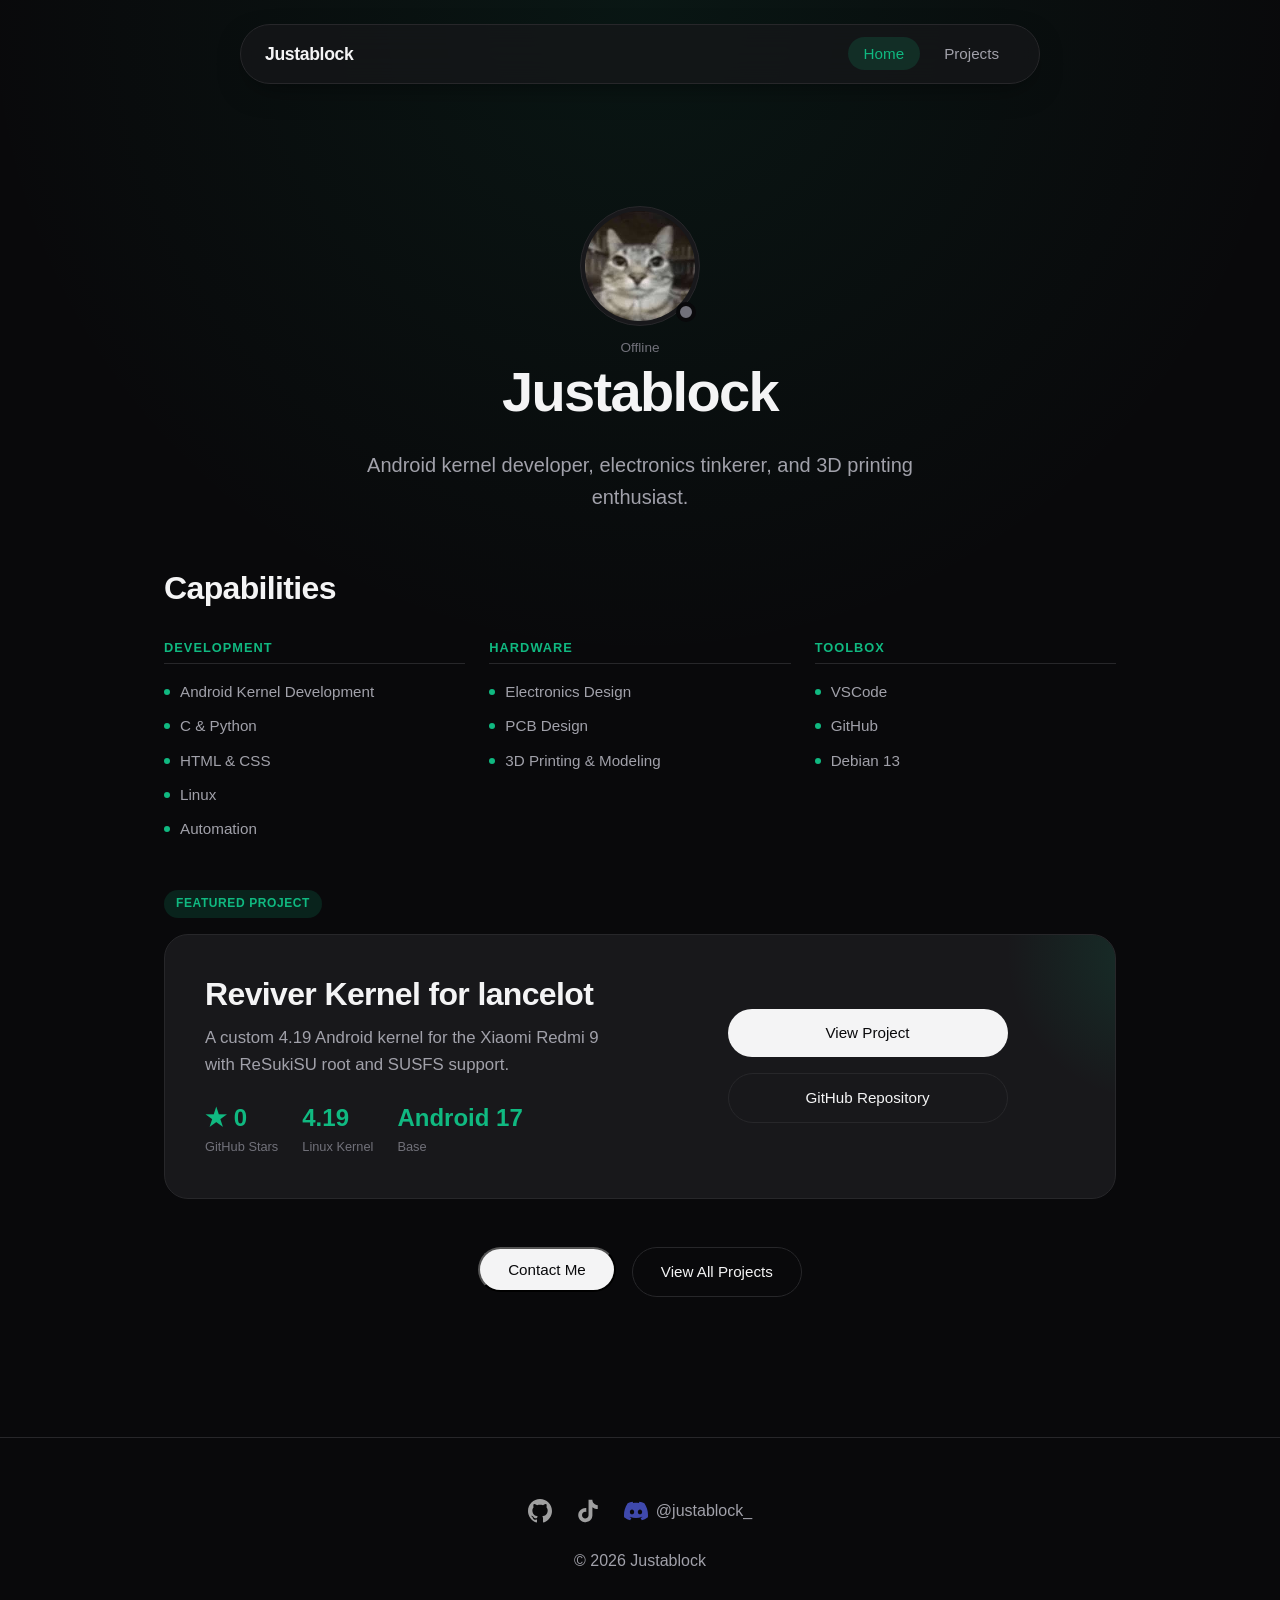
==== commit 273ad0ff: "Reviver Kernel: change Android base from A16 to A17" ====
--- a/index.html
+++ b/index.html
@@ -87,7 +87,7 @@
                         <small>Linux Kernel</small>
                     </div>
                     <div class="featured-stat">
-                        <span>Android 16</span>
+                        <span>Android 17</span>
                         <small>Base</small>
                     </div>
                 </div>
